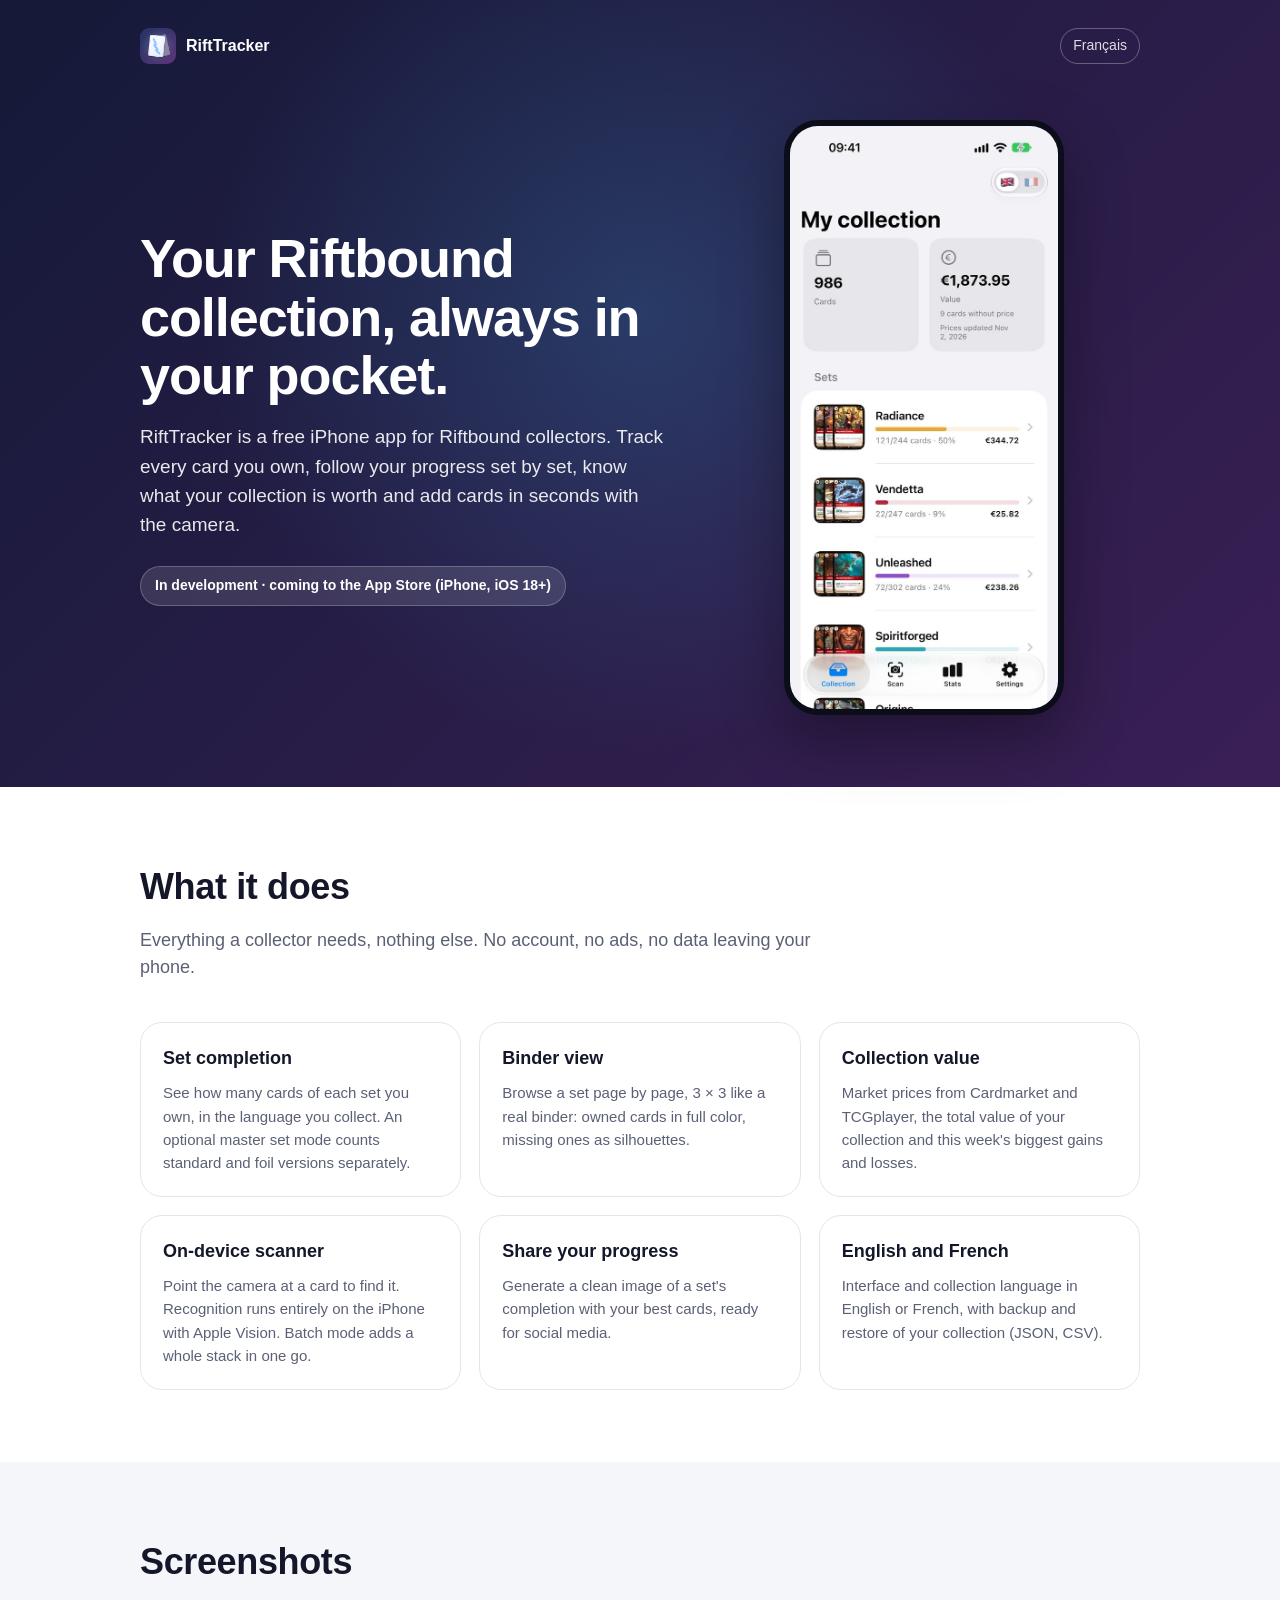
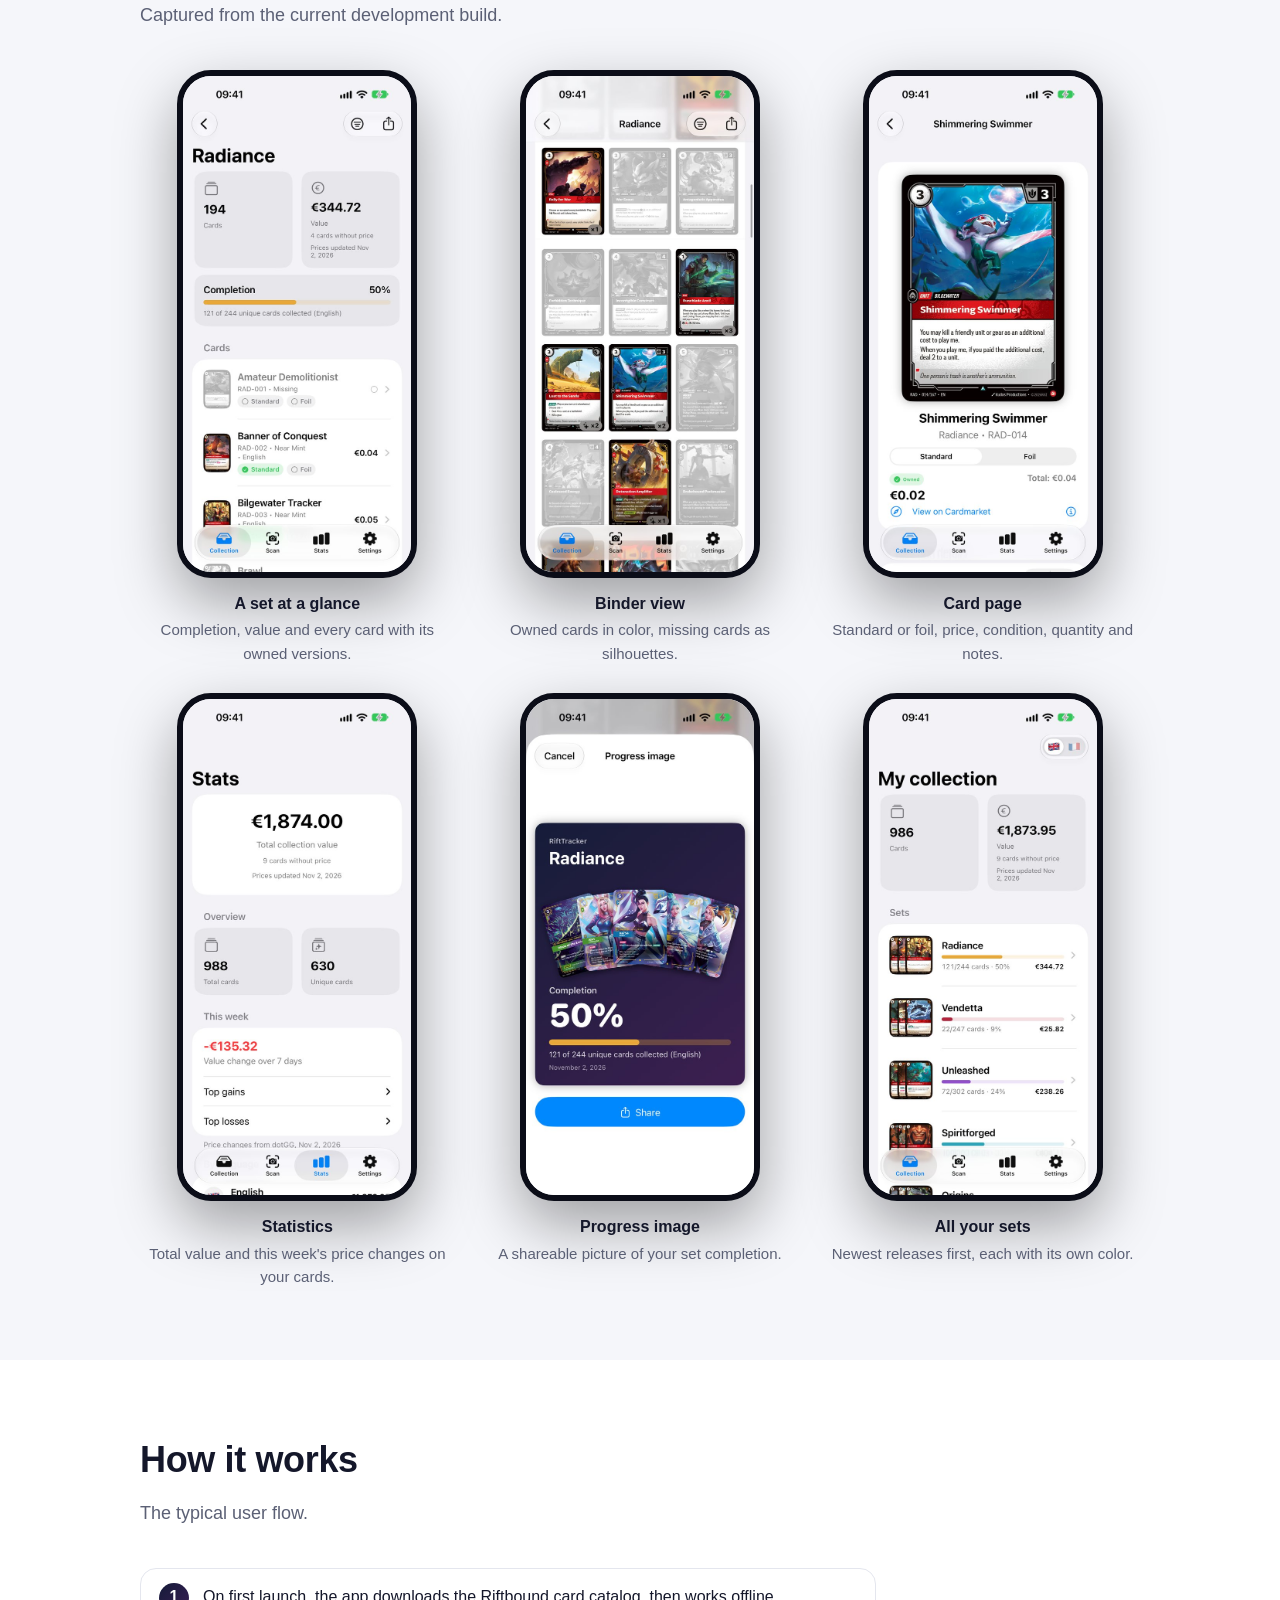
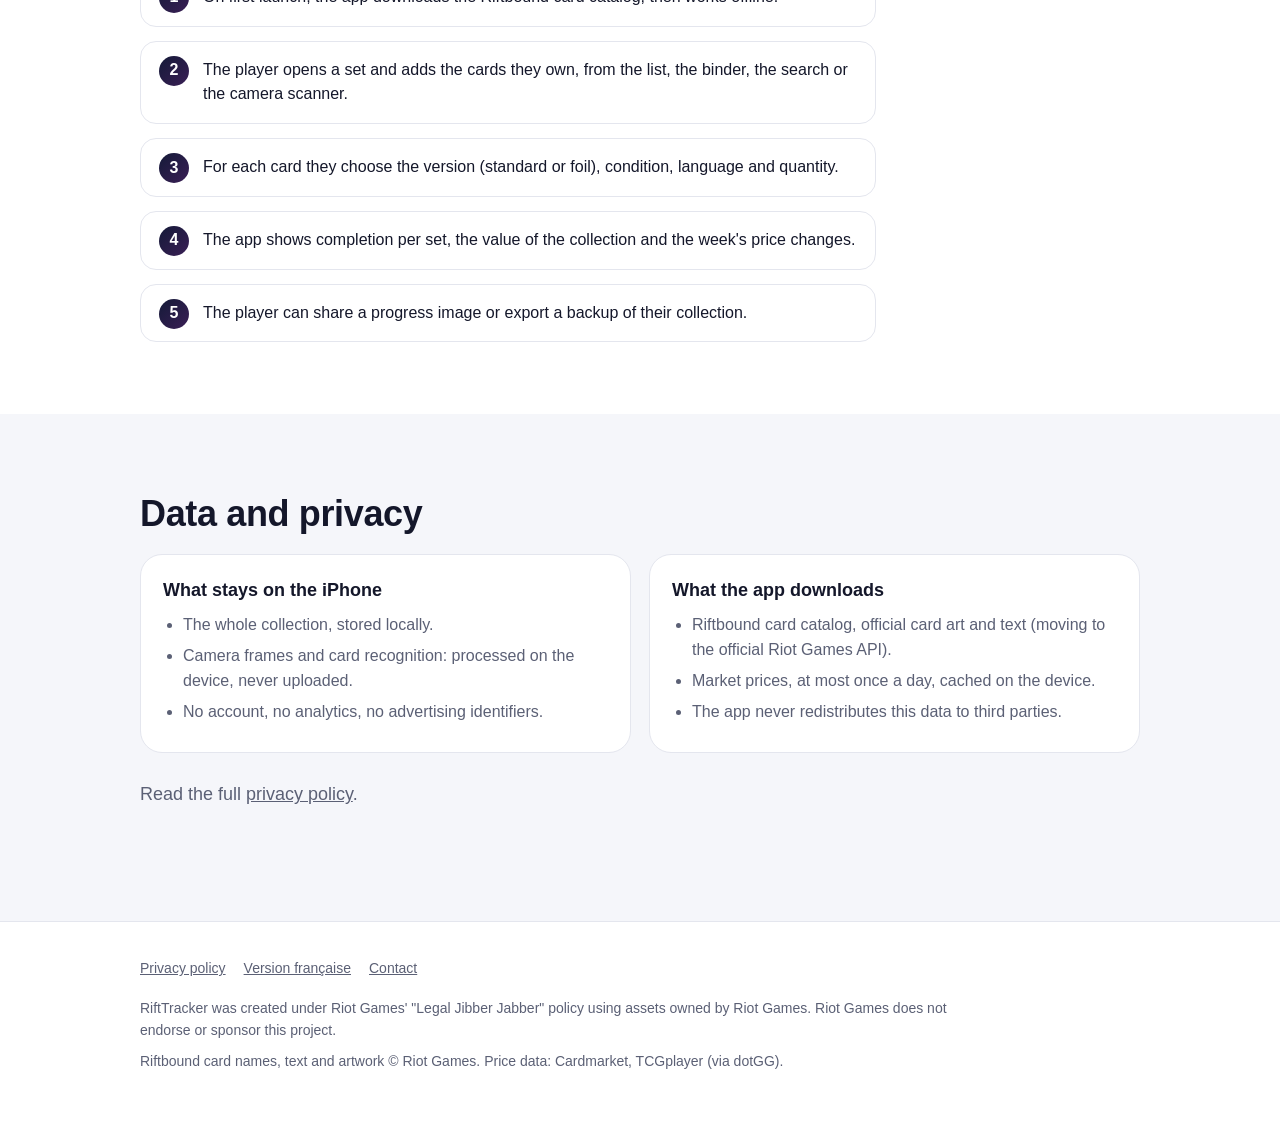
==== index.html @ 097895d5 "RiftTracker website and privacy policy" ====
<!doctype html>
<html lang="en">
<head>
    <meta charset="utf-8">
    <meta name="viewport" content="width=device-width, initial-scale=1">
    <title>RiftTracker — Riftbound collection tracker for iPhone</title>
    <meta name="description" content="RiftTracker is a free iPhone app to track your Riftbound card collection: set completion, prices, an on-device card scanner and shareable progress.">
    <link rel="icon" href="images/icon.png">
    <link rel="stylesheet" href="style.css">
</head>
<body>
    <header class="hero">
        <div class="wrap">
            <nav class="nav">
                <a class="brand" href="./"><img src="images/icon.png" alt="">RiftTracker</a>
                <a class="lang" href="fr/" hreflang="fr" lang="fr">Français</a>
            </nav>

            <div class="hero-body">
                <div>
                    <h1>Your Riftbound collection, always in your pocket.</h1>
                    <p class="lead">RiftTracker is a free iPhone app for Riftbound collectors. Track every card you own, follow your progress set by set, know what your collection is worth and add cards in seconds with the camera.</p>
                    <span class="status">In development · coming to the App Store (iPhone, iOS 18+)</span>
                </div>
                <div class="hero-shot">
                    <img class="phone" src="images/collection.jpg" alt="RiftTracker collection screen listing Riftbound sets with their completion and value">
                </div>
            </div>
        </div>
    </header>

    <main>
        <section>
            <div class="wrap">
                <h2>What it does</h2>
                <p class="section-lead">Everything a collector needs, nothing else. No account, no ads, no data leaving your phone.</p>
                <div class="features">
                    <div class="feature">
                        <h3>Set completion</h3>
                        <p>See how many cards of each set you own, in the language you collect. An optional master set mode counts standard and foil versions separately.</p>
                    </div>
                    <div class="feature">
                        <h3>Binder view</h3>
                        <p>Browse a set page by page, 3 × 3 like a real binder: owned cards in full color, missing ones as silhouettes.</p>
                    </div>
                    <div class="feature">
                        <h3>Collection value</h3>
                        <p>Market prices from Cardmarket and TCGplayer, the total value of your collection and this week's biggest gains and losses.</p>
                    </div>
                    <div class="feature">
                        <h3>On-device scanner</h3>
                        <p>Point the camera at a card to find it. Recognition runs entirely on the iPhone with Apple Vision. Batch mode adds a whole stack in one go.</p>
                    </div>
                    <div class="feature">
                        <h3>Share your progress</h3>
                        <p>Generate a clean image of a set's completion with your best cards, ready for social media.</p>
                    </div>
                    <div class="feature">
                        <h3>English and French</h3>
                        <p>Interface and collection language in English or French, with backup and restore of your collection (JSON, CSV).</p>
                    </div>
                </div>
            </div>
        </section>

        <section class="alt">
            <div class="wrap">
                <h2>Screenshots</h2>
                <p class="section-lead">Captured from the current development build.</p>
                <div class="gallery">
                    <figure>
                        <img class="phone" src="images/set.jpg" alt="Set detail with completion, value and card list" loading="lazy">
                        <figcaption><strong>A set at a glance</strong>Completion, value and every card with its owned versions.</figcaption>
                    </figure>
                    <figure>
                        <img class="phone" src="images/binder.jpg" alt="Binder view of a set, owned cards in color and missing cards greyed out" loading="lazy">
                        <figcaption><strong>Binder view</strong>Owned cards in color, missing cards as silhouettes.</figcaption>
                    </figure>
                    <figure>
                        <img class="phone" src="images/card.jpg" alt="Card page with official art, version picker and price" loading="lazy">
                        <figcaption><strong>Card page</strong>Standard or foil, price, condition, quantity and notes.</figcaption>
                    </figure>
                    <figure>
                        <img class="phone" src="images/stats.jpg" alt="Statistics with total value and weekly price changes" loading="lazy">
                        <figcaption><strong>Statistics</strong>Total value and this week's price changes on your cards.</figcaption>
                    </figure>
                    <figure>
                        <img class="phone" src="images/share.jpg" alt="Shareable progress image for a set" loading="lazy">
                        <figcaption><strong>Progress image</strong>A shareable picture of your set completion.</figcaption>
                    </figure>
                    <figure>
                        <img class="phone" src="images/collection.jpg" alt="Collection screen with all sets" loading="lazy">
                        <figcaption><strong>All your sets</strong>Newest releases first, each with its own color.</figcaption>
                    </figure>
                </div>
            </div>
        </section>

        <section>
            <div class="wrap">
                <h2>How it works</h2>
                <p class="section-lead">The typical user flow.</p>
                <ol class="flow">
                    <li>On first launch, the app downloads the Riftbound card catalog, then works offline.</li>
                    <li>The player opens a set and adds the cards they own, from the list, the binder, the search or the camera scanner.</li>
                    <li>For each card they choose the version (standard or foil), condition, language and quantity.</li>
                    <li>The app shows completion per set, the value of the collection and the week's price changes.</li>
                    <li>The player can share a progress image or export a backup of their collection.</li>
                </ol>
            </div>
        </section>

        <section class="alt">
            <div class="wrap">
                <h2>Data and privacy</h2>
                <div class="facts">
                    <div class="feature">
                        <h3>What stays on the iPhone</h3>
                        <ul>
                            <li>The whole collection, stored locally.</li>
                            <li>Camera frames and card recognition: processed on the device, never uploaded.</li>
                            <li>No account, no analytics, no advertising identifiers.</li>
                        </ul>
                    </div>
                    <div class="feature">
                        <h3>What the app downloads</h3>
                        <ul>
                            <li>Riftbound card catalog, official card art and text (moving to the official Riot Games API).</li>
                            <li>Market prices, at most once a day, cached on the device.</li>
                            <li>The app never redistributes this data to third parties.</li>
                        </ul>
                    </div>
                </div>
                <p class="section-lead" style="margin-top: 28px;">Read the full <a href="privacy.html">privacy policy</a>.</p>
            </div>
        </section>
    </main>

    <footer>
        <div class="wrap">
            <div class="links">
                <a href="privacy.html">Privacy policy</a>
                <a href="fr/" hreflang="fr" lang="fr">Version française</a>
                <a href="https://github.com/eeverywhereedv/rifttracker-site/issues">Contact</a>
            </div>
            <p>RiftTracker was created under Riot Games' "Legal Jibber Jabber" policy using assets owned by Riot Games. Riot Games does not endorse or sponsor this project.</p>
            <p>Riftbound card names, text and artwork © Riot Games. Price data: Cardmarket, TCGplayer (via dotGG).</p>
        </div>
    </footer>
</body>
</html>
---- style.css ----
:root {
    --night: #141a38;
    --violet: #3a1f55;
    --rift: #38c8ff;
    --ink: #14172a;
    --muted: #5b6075;
    --line: #e4e6ee;
    --paper: #ffffff;
    --soft: #f5f6fa;
    --radius: 22px;
}

@media (prefers-color-scheme: dark) {
    :root {
        --ink: #eef0f7;
        --muted: #a4a9bc;
        --line: #2a2e42;
        --paper: #0e1020;
        --soft: #161a2e;
    }
}

* { box-sizing: border-box; }

body {
    margin: 0;
    font-family: -apple-system, BlinkMacSystemFont, "SF Pro Text", "Segoe UI", Roboto, sans-serif;
    color: var(--ink);
    background: var(--paper);
    line-height: 1.55;
    -webkit-font-smoothing: antialiased;
}

a { color: inherit; }

.wrap { max-width: 1040px; margin: 0 auto; padding: 0 20px; }

/* En-tête */
.hero {
    color: #fff;
    background: radial-gradient(circle at 50% 40%, rgba(56, 200, 255, 0.18), transparent 55%),
                linear-gradient(135deg, var(--night), var(--violet));
    padding: 28px 0 72px;
}

.nav { display: flex; align-items: center; justify-content: space-between; gap: 12px; }
.brand { display: flex; align-items: center; gap: 10px; font-weight: 700; text-decoration: none; }
.brand img { width: 36px; height: 36px; border-radius: 9px; }
.lang { font-size: 14px; opacity: 0.85; text-decoration: none; border: 1px solid rgba(255,255,255,0.35); padding: 6px 12px; border-radius: 999px; }
.lang:hover { opacity: 1; }

.hero-body { display: grid; grid-template-columns: 1.1fr 0.9fr; gap: 40px; align-items: center; margin-top: 56px; }
.hero h1 { font-size: clamp(34px, 5vw, 54px); line-height: 1.08; margin: 0 0 18px; letter-spacing: -0.02em; }
.hero p.lead { font-size: 19px; opacity: 0.9; margin: 0 0 26px; max-width: 34em; }
.status { display: inline-block; font-size: 14px; font-weight: 600; padding: 8px 14px; border-radius: 999px; background: rgba(255,255,255,0.12); border: 1px solid rgba(255,255,255,0.22); }
.hero-shot { justify-self: center; }

.phone {
    width: 100%;
    max-width: 280px;
    border-radius: 34px;
    border: 6px solid #0b0d18;
    box-shadow: 0 24px 60px rgba(0, 0, 0, 0.35);
    display: block;
    background: #000;
}

/* Sections */
section { padding: 72px 0; }
section.alt { background: var(--soft); }
h2 { font-size: clamp(26px, 3.4vw, 36px); margin: 0 0 12px; letter-spacing: -0.01em; }
p.section-lead { color: var(--muted); font-size: 18px; margin: 0 0 40px; max-width: 40em; }

.features { display: grid; grid-template-columns: repeat(3, 1fr); gap: 18px; }
.feature { background: var(--paper); border: 1px solid var(--line); border-radius: var(--radius); padding: 22px; }
.alt .feature { background: var(--paper); }
.feature h3 { margin: 0 0 8px; font-size: 18px; }
.feature p { margin: 0; color: var(--muted); font-size: 15px; }

.gallery { display: grid; grid-template-columns: repeat(3, 1fr); gap: 28px; }
.gallery figure { margin: 0; text-align: center; }
.gallery .phone { max-width: 240px; margin: 0 auto 14px; }
.gallery figcaption { font-size: 15px; color: var(--muted); }
.gallery figcaption strong { display: block; color: var(--ink); font-size: 16px; margin-bottom: 2px; }

.flow { counter-reset: step; list-style: none; padding: 0; margin: 0; display: grid; gap: 14px; max-width: 46em; }
.flow li { counter-increment: step; position: relative; padding: 16px 18px 16px 62px; border: 1px solid var(--line); border-radius: 16px; background: var(--paper); }
.flow li::before { content: counter(step); position: absolute; left: 18px; top: 14px; width: 30px; height: 30px; border-radius: 50%; display: grid; place-items: center; font-weight: 700; color: #fff; background: linear-gradient(135deg, var(--night), var(--violet)); }

.facts { display: grid; grid-template-columns: repeat(2, 1fr); gap: 18px; }
.facts ul { margin: 0; padding-left: 20px; color: var(--muted); }
.facts li { margin-bottom: 6px; }

/* Pied de page */
footer { border-top: 1px solid var(--line); padding: 36px 0 48px; color: var(--muted); font-size: 14px; }
footer p { margin: 0 0 10px; max-width: 60em; }
footer .links { display: flex; flex-wrap: wrap; gap: 18px; margin-bottom: 18px; }

/* Politique de confidentialité */
.doc { max-width: 760px; margin: 0 auto; padding: 56px 20px 72px; }
.doc h1 { font-size: 34px; margin: 0 0 6px; }
.doc .updated { color: var(--muted); margin: 0 0 32px; }
.doc h2 { font-size: 22px; margin: 34px 0 10px; }
.doc p, .doc li { color: var(--muted); }
.doc-nav { background: linear-gradient(135deg, var(--night), var(--violet)); color: #fff; padding: 18px 0; }

@media (max-width: 860px) {
    .hero-body { grid-template-columns: 1fr; margin-top: 36px; }
    .hero-shot { order: -1; }
    .features, .gallery, .facts { grid-template-columns: 1fr; }
    .gallery .phone { max-width: 260px; }
}
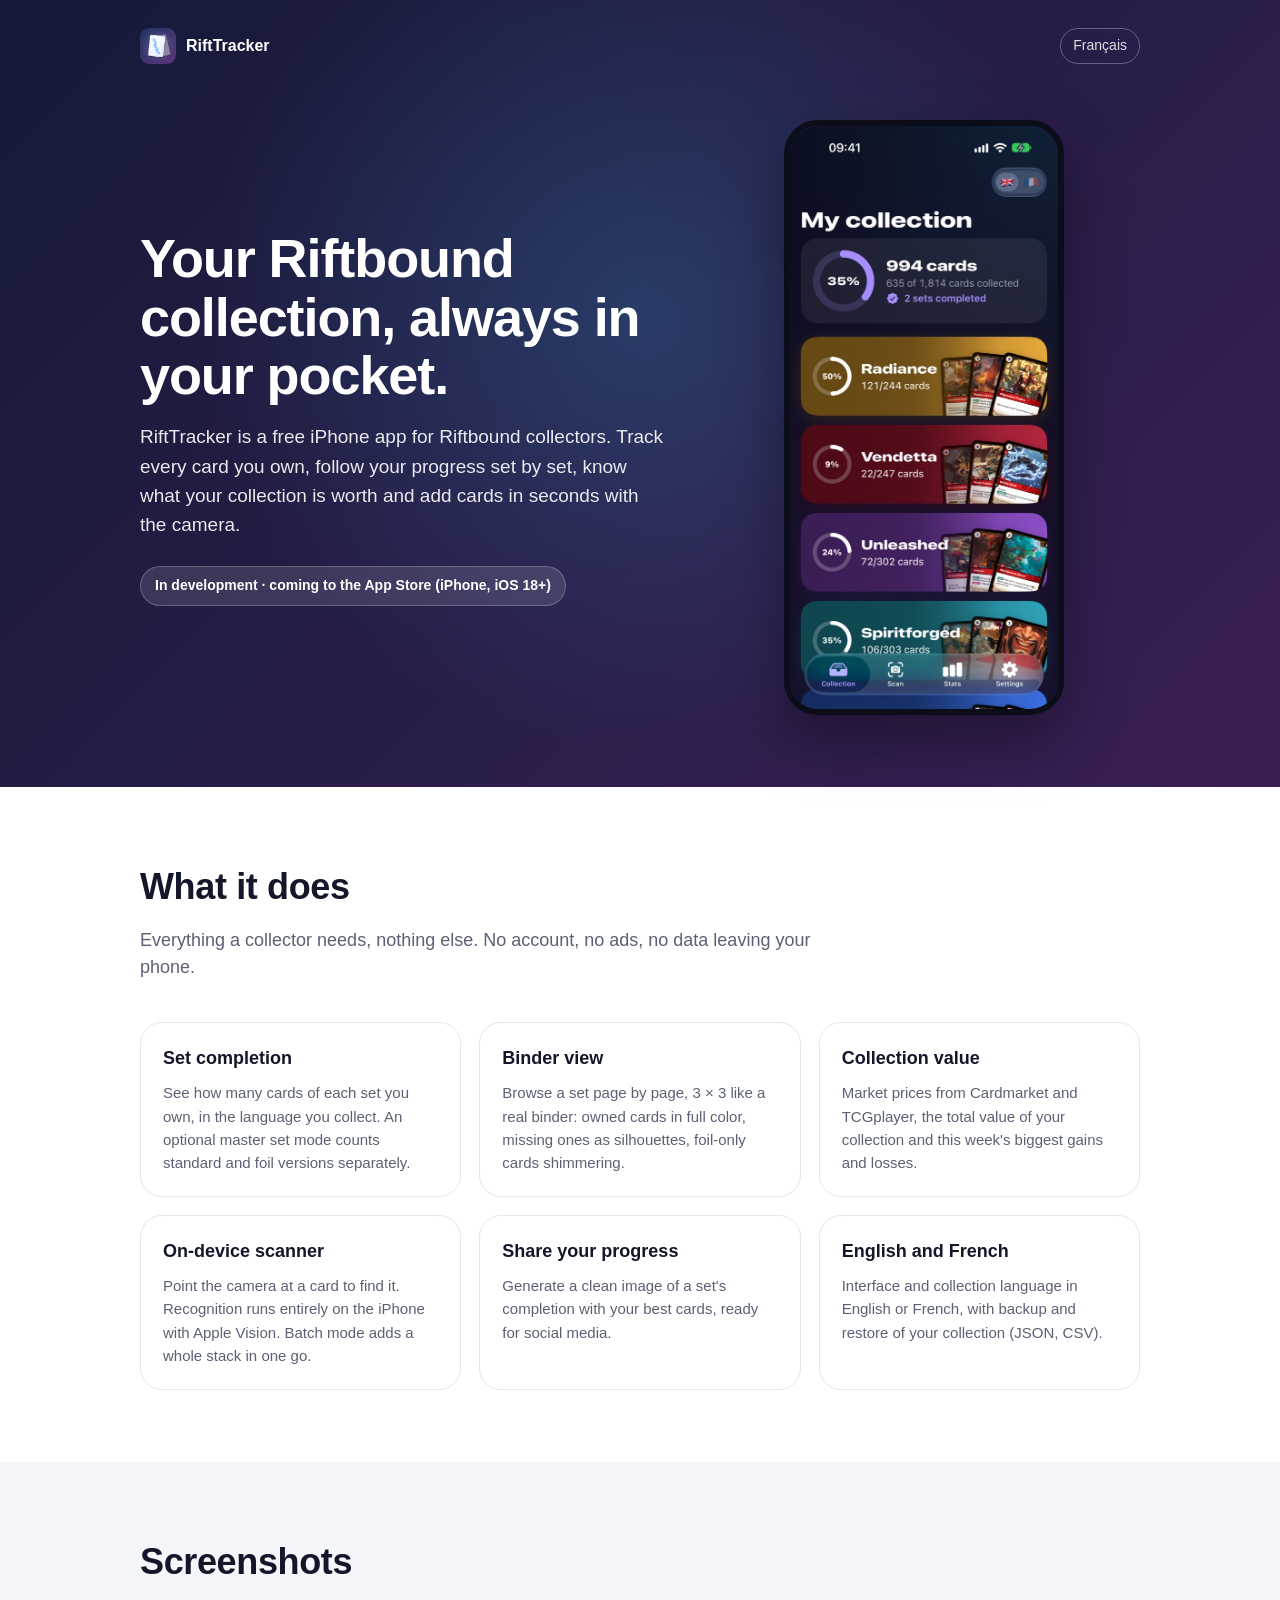
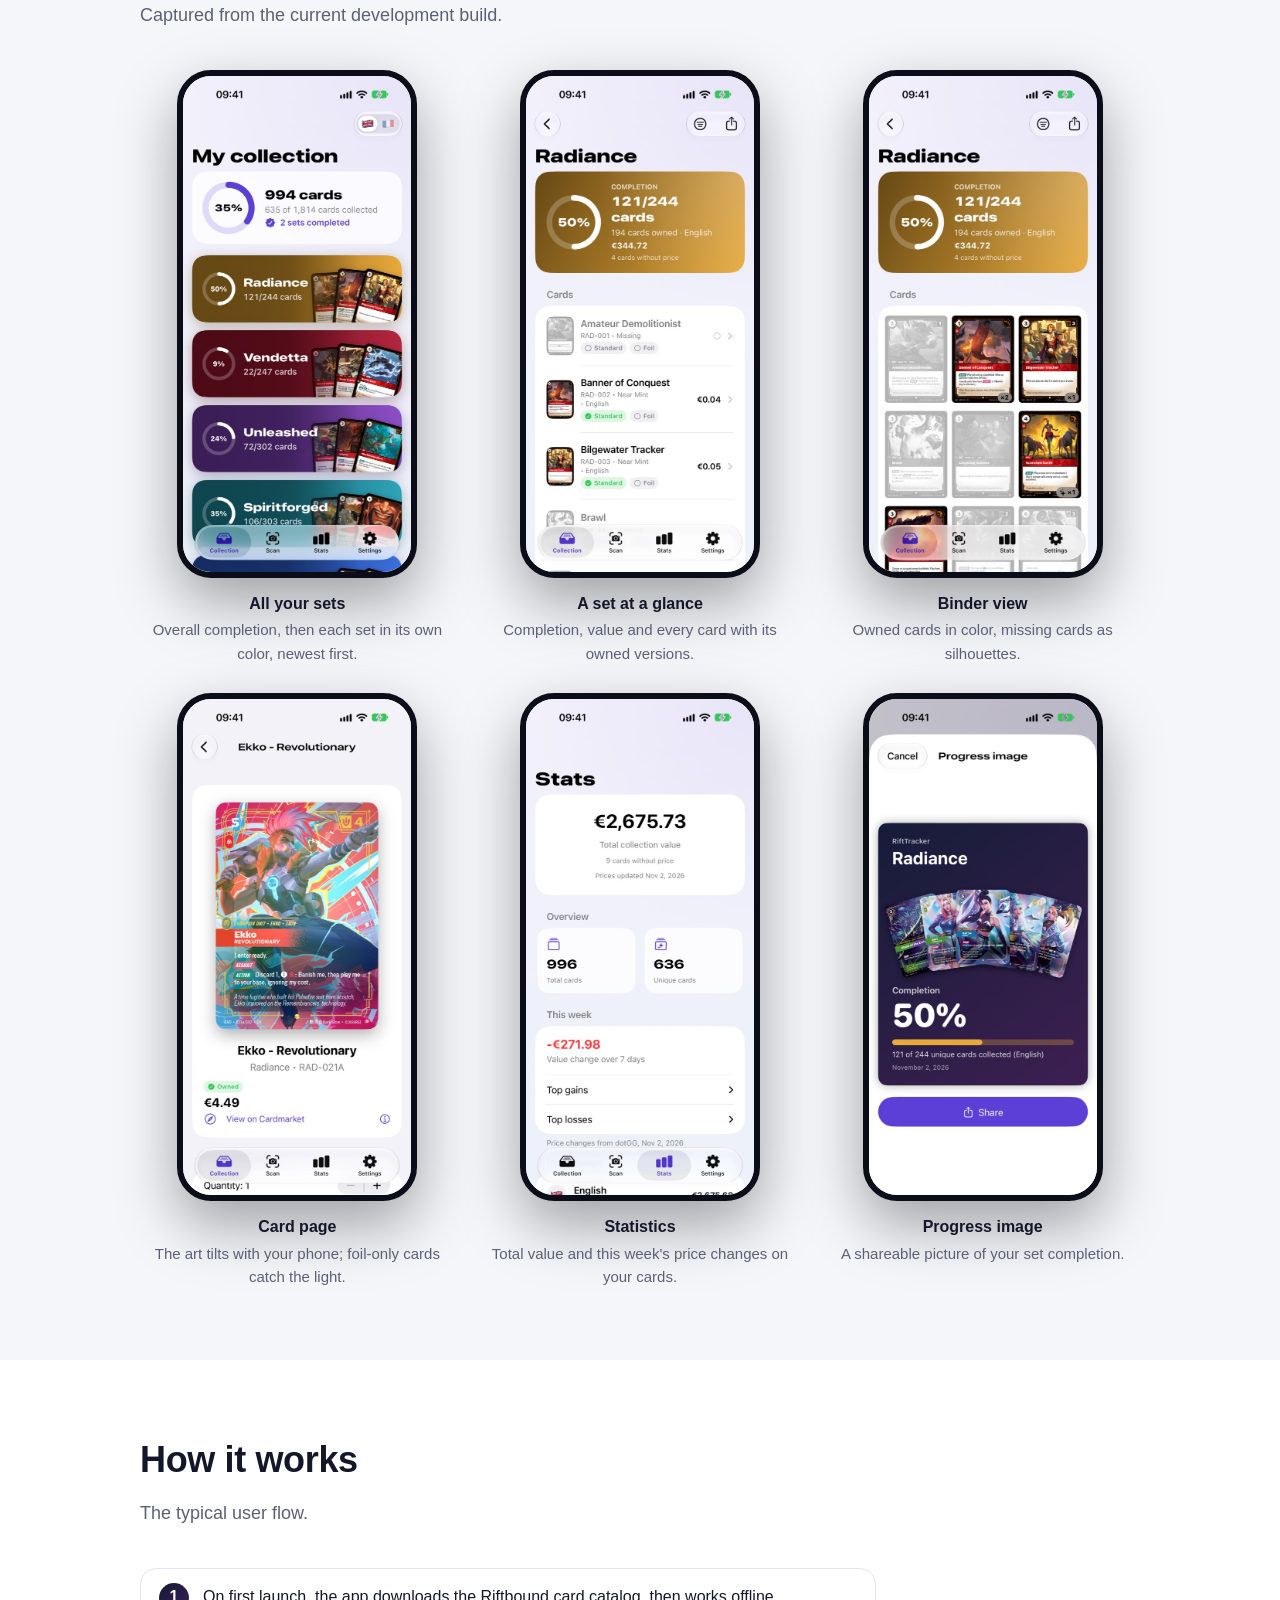
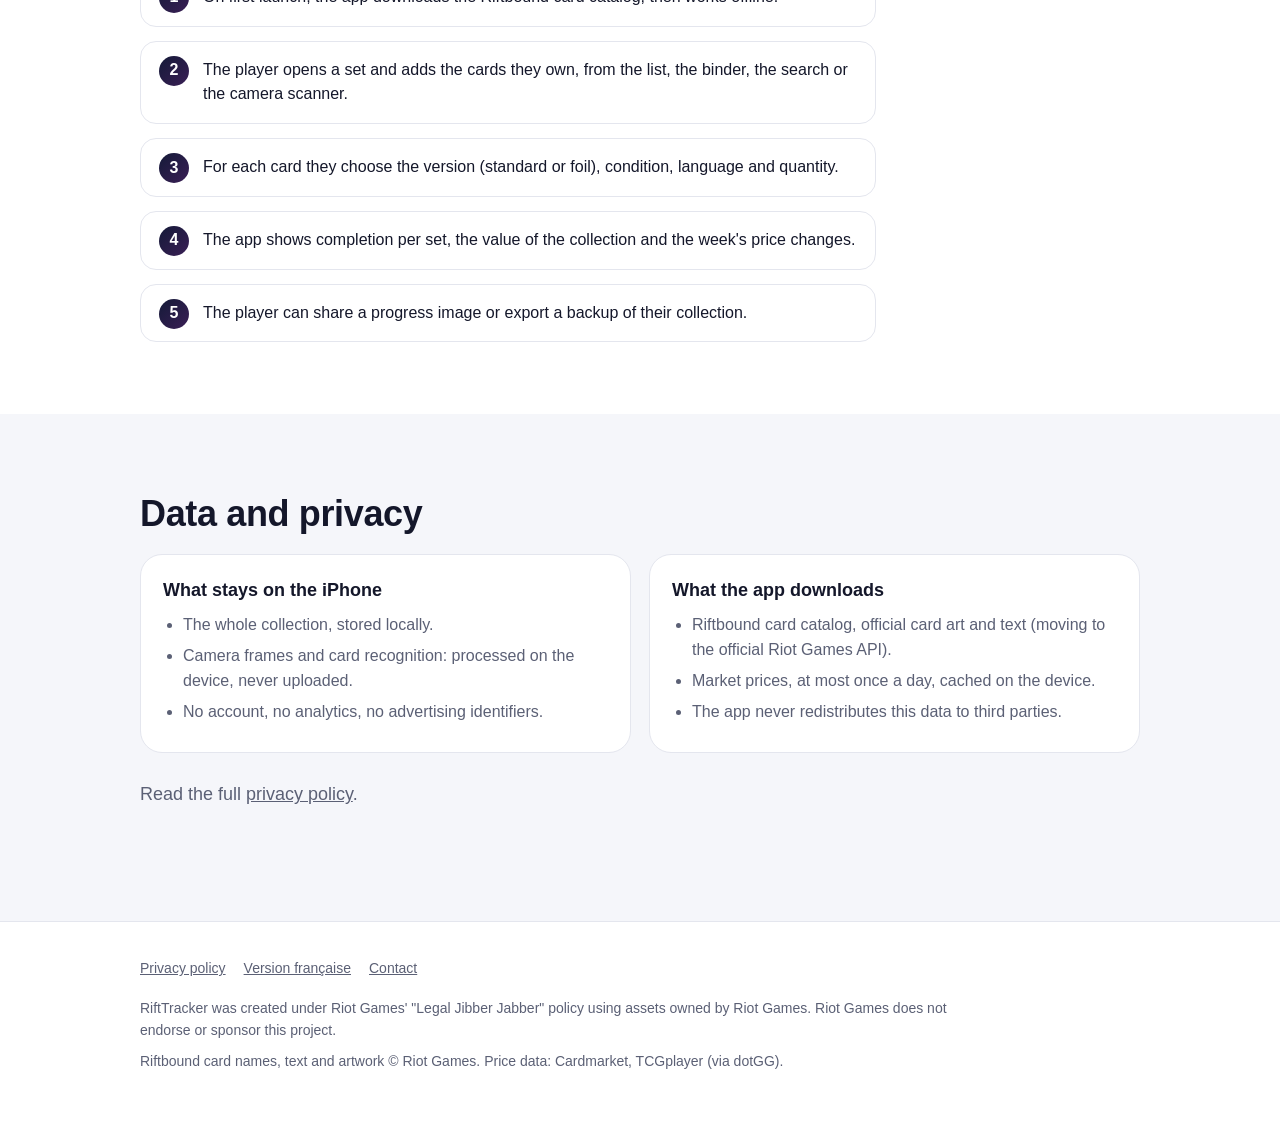
==== commit cf215e86: "New app screenshots after the visual redesign" ====
--- a/index.html
+++ b/index.html
@@ -23,7 +23,7 @@
                     <span class="status">In development · coming to the App Store (iPhone, iOS 18+)</span>
                 </div>
                 <div class="hero-shot">
-                    <img class="phone" src="images/collection.jpg" alt="RiftTracker collection screen listing Riftbound sets with their completion and value">
+                    <img class="phone" src="images/home-dark.jpg" alt="RiftTracker home screen in dark mode: overall completion ring and a colored tile for each Riftbound set">
                 </div>
             </div>
         </div>
@@ -41,7 +41,7 @@
                     </div>
                     <div class="feature">
                         <h3>Binder view</h3>
-                        <p>Browse a set page by page, 3 × 3 like a real binder: owned cards in full color, missing ones as silhouettes.</p>
+                        <p>Browse a set page by page, 3 × 3 like a real binder: owned cards in full color, missing ones as silhouettes, foil-only cards shimmering.</p>
                     </div>
                     <div class="feature">
                         <h3>Collection value</h3>
@@ -69,7 +69,11 @@
                 <p class="section-lead">Captured from the current development build.</p>
                 <div class="gallery">
                     <figure>
-                        <img class="phone" src="images/set.jpg" alt="Set detail with completion, value and card list" loading="lazy">
+                        <img class="phone" src="images/collection.jpg" alt="Collection screen with the overall completion ring and a tile for each set" loading="lazy">
+                        <figcaption><strong>All your sets</strong>Overall completion, then each set in its own color, newest first.</figcaption>
+                    </figure>
+                    <figure>
+                        <img class="phone" src="images/set.jpg" alt="Set detail with a colored header showing completion and value, then the card list" loading="lazy">
                         <figcaption><strong>A set at a glance</strong>Completion, value and every card with its owned versions.</figcaption>
                     </figure>
                     <figure>
@@ -77,8 +81,8 @@
                         <figcaption><strong>Binder view</strong>Owned cards in color, missing cards as silhouettes.</figcaption>
                     </figure>
                     <figure>
-                        <img class="phone" src="images/card.jpg" alt="Card page with official art, version picker and price" loading="lazy">
-                        <figcaption><strong>Card page</strong>Standard or foil, price, condition, quantity and notes.</figcaption>
+                        <img class="phone" src="images/card.jpg" alt="Card page of a foil-only showcase card with a holographic sheen, owned status and price" loading="lazy">
+                        <figcaption><strong>Card page</strong>The art tilts with your phone; foil-only cards catch the light.</figcaption>
                     </figure>
                     <figure>
                         <img class="phone" src="images/stats.jpg" alt="Statistics with total value and weekly price changes" loading="lazy">
@@ -87,10 +91,6 @@
                     <figure>
                         <img class="phone" src="images/share.jpg" alt="Shareable progress image for a set" loading="lazy">
                         <figcaption><strong>Progress image</strong>A shareable picture of your set completion.</figcaption>
-                    </figure>
-                    <figure>
-                        <img class="phone" src="images/collection.jpg" alt="Collection screen with all sets" loading="lazy">
-                        <figcaption><strong>All your sets</strong>Newest releases first, each with its own color.</figcaption>
                     </figure>
                 </div>
             </div>
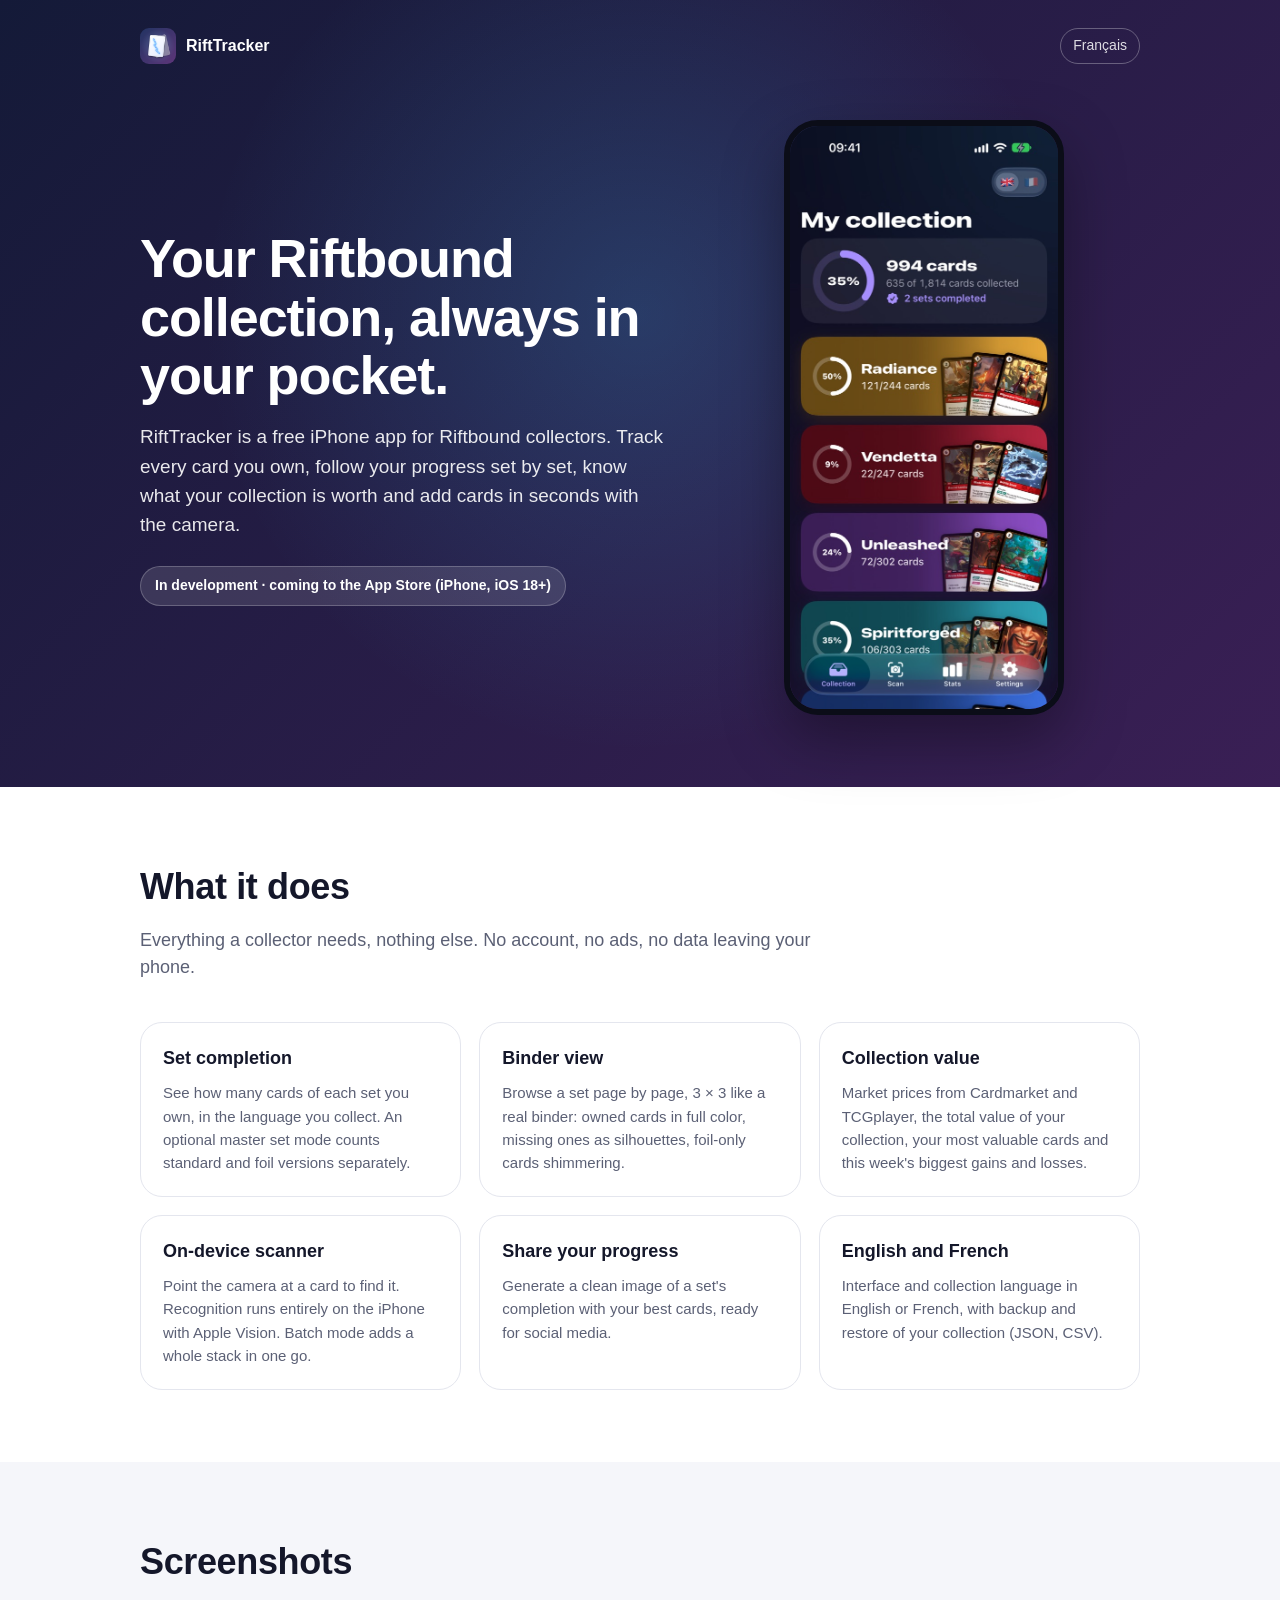
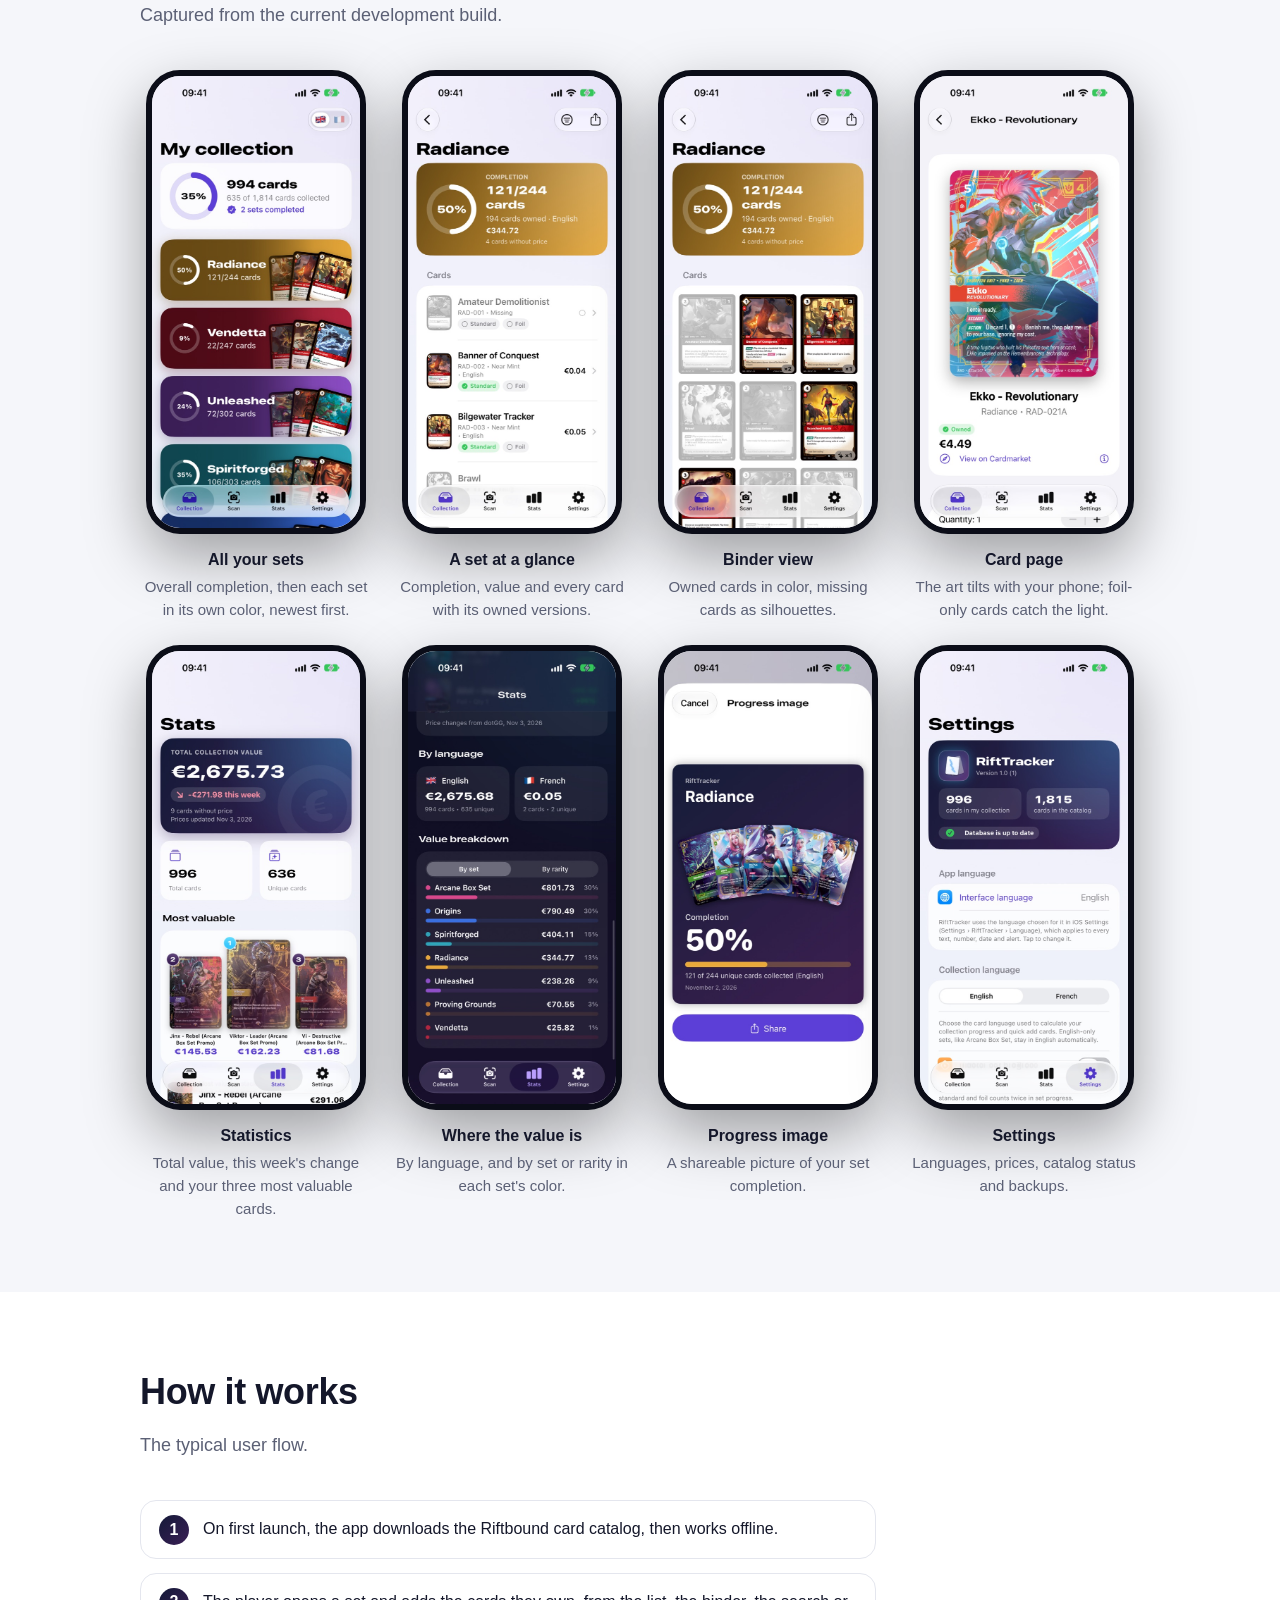
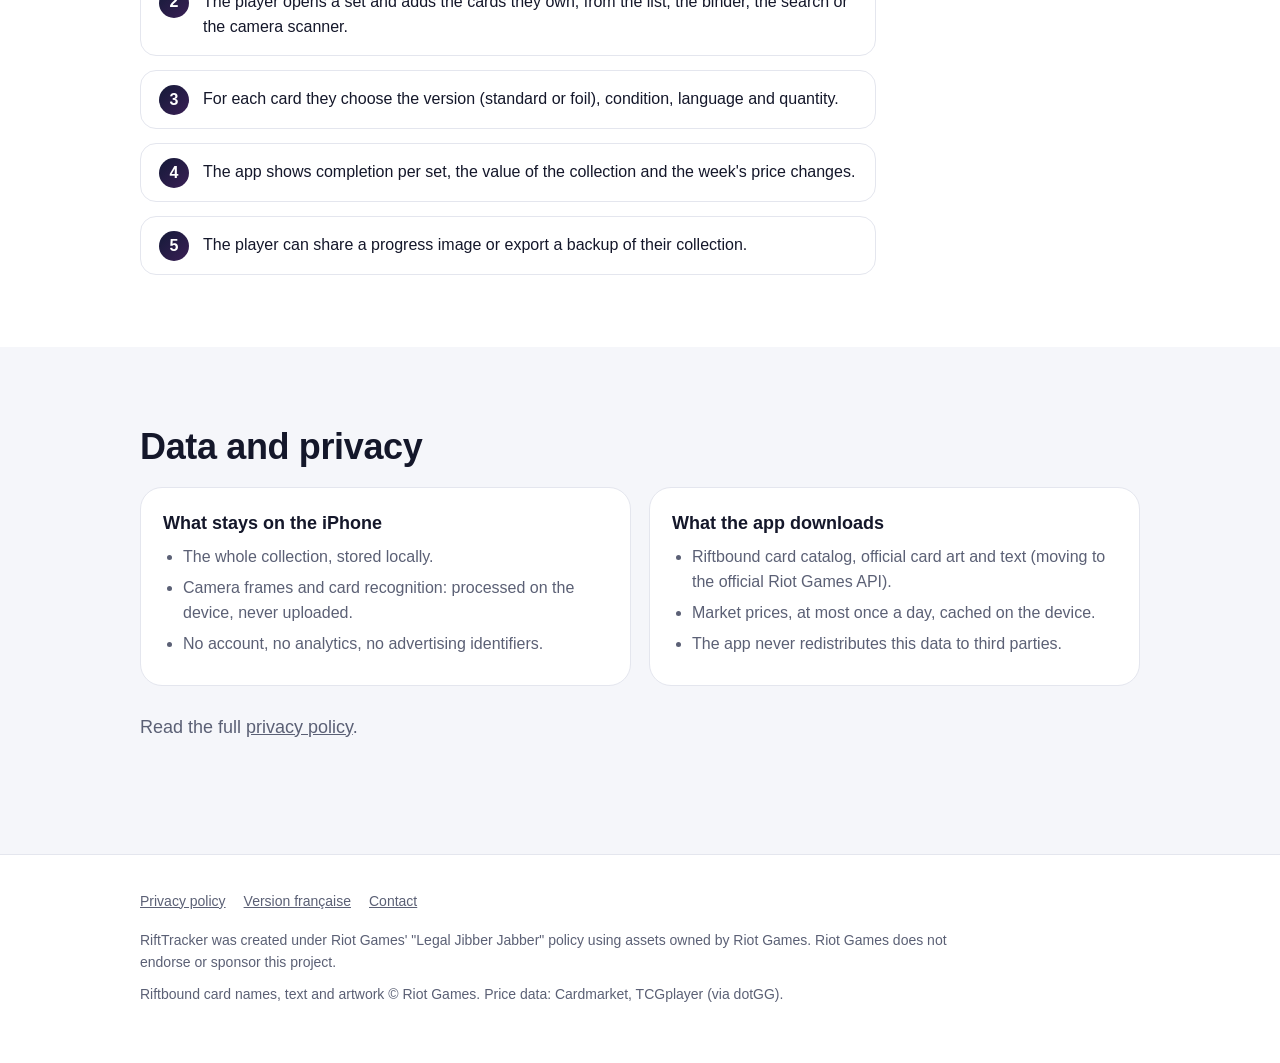
==== commit 3df937ff: "Screenshots of the redesigned Stats and Settings screens" ====
--- a/index.html
+++ b/index.html
@@ -45,7 +45,7 @@
                     </div>
                     <div class="feature">
                         <h3>Collection value</h3>
-                        <p>Market prices from Cardmarket and TCGplayer, the total value of your collection and this week's biggest gains and losses.</p>
+                        <p>Market prices from Cardmarket and TCGplayer, the total value of your collection, your most valuable cards and this week's biggest gains and losses.</p>
                     </div>
                     <div class="feature">
                         <h3>On-device scanner</h3>
@@ -85,12 +85,20 @@
                         <figcaption><strong>Card page</strong>The art tilts with your phone; foil-only cards catch the light.</figcaption>
                     </figure>
                     <figure>
-                        <img class="phone" src="images/stats.jpg" alt="Statistics with total value and weekly price changes" loading="lazy">
-                        <figcaption><strong>Statistics</strong>Total value and this week's price changes on your cards.</figcaption>
+                        <img class="phone" src="images/stats.jpg" alt="Statistics with the total value, this week's change and a podium of the three most valuable cards" loading="lazy">
+                        <figcaption><strong>Statistics</strong>Total value, this week's change and your three most valuable cards.</figcaption>
+                    </figure>
+                    <figure>
+                        <img class="phone" src="images/breakdown.jpg" alt="Value by language and by set in dark mode, with bars in each set's color" loading="lazy">
+                        <figcaption><strong>Where the value is</strong>By language, and by set or rarity in each set's color.</figcaption>
                     </figure>
                     <figure>
                         <img class="phone" src="images/share.jpg" alt="Shareable progress image for a set" loading="lazy">
                         <figcaption><strong>Progress image</strong>A shareable picture of your set completion.</figcaption>
+                    </figure>
+                    <figure>
+                        <img class="phone" src="images/settings.jpg" alt="Settings with the app header, card counts and database status" loading="lazy">
+                        <figcaption><strong>Settings</strong>Languages, prices, catalog status and backups.</figcaption>
                     </figure>
                 </div>
             </div>
--- a/style.css
+++ b/style.css
@@ -77,9 +77,9 @@
 .feature h3 { margin: 0 0 8px; font-size: 18px; }
 .feature p { margin: 0; color: var(--muted); font-size: 15px; }
 
-.gallery { display: grid; grid-template-columns: repeat(3, 1fr); gap: 28px; }
+.gallery { display: grid; grid-template-columns: repeat(4, 1fr); gap: 24px; }
 .gallery figure { margin: 0; text-align: center; }
-.gallery .phone { max-width: 240px; margin: 0 auto 14px; }
+.gallery .phone { max-width: 220px; margin: 0 auto 14px; }
 .gallery figcaption { font-size: 15px; color: var(--muted); }
 .gallery figcaption strong { display: block; color: var(--ink); font-size: 16px; margin-bottom: 2px; }
 
@@ -104,6 +104,10 @@
 .doc p, .doc li { color: var(--muted); }
 .doc-nav { background: linear-gradient(135deg, var(--night), var(--violet)); color: #fff; padding: 18px 0; }
 
+@media (max-width: 1000px) {
+    .gallery { grid-template-columns: repeat(2, 1fr); }
+}
+
 @media (max-width: 860px) {
     .hero-body { grid-template-columns: 1fr; margin-top: 36px; }
     .hero-shot { order: -1; }
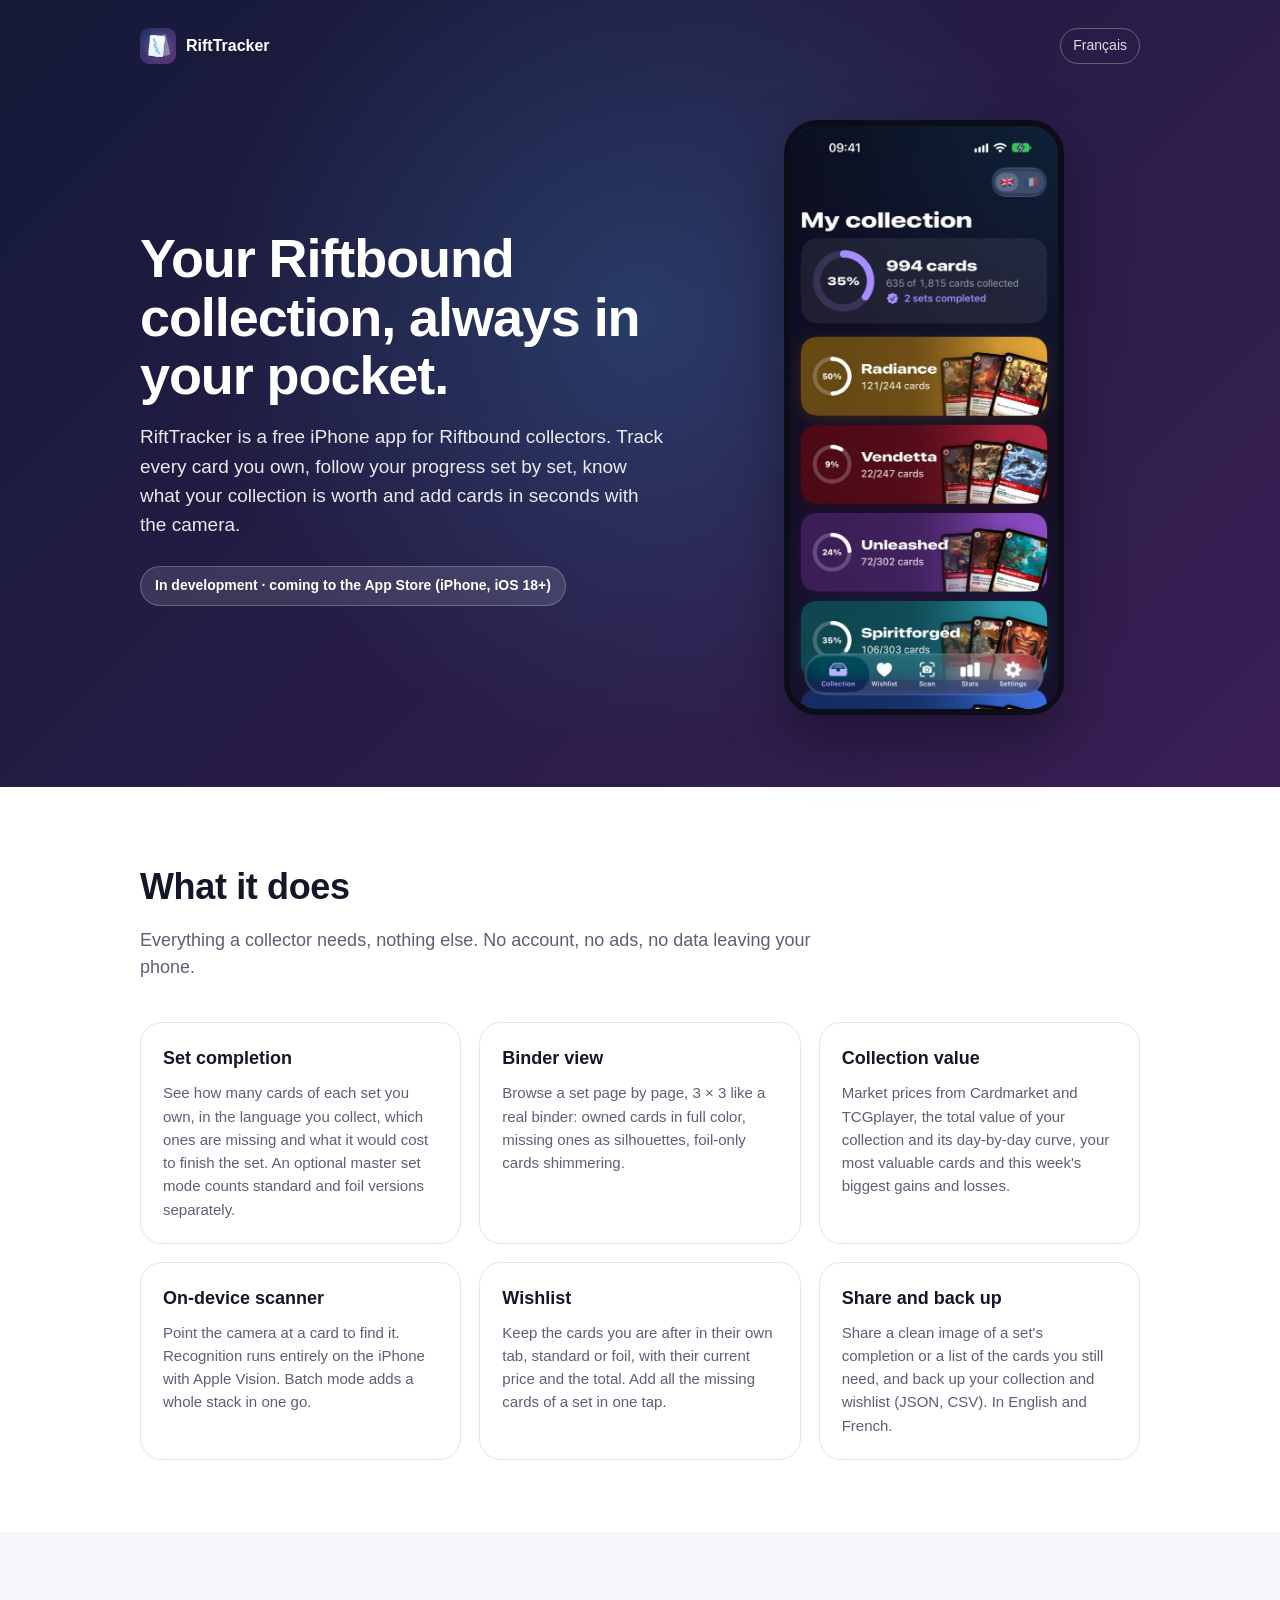
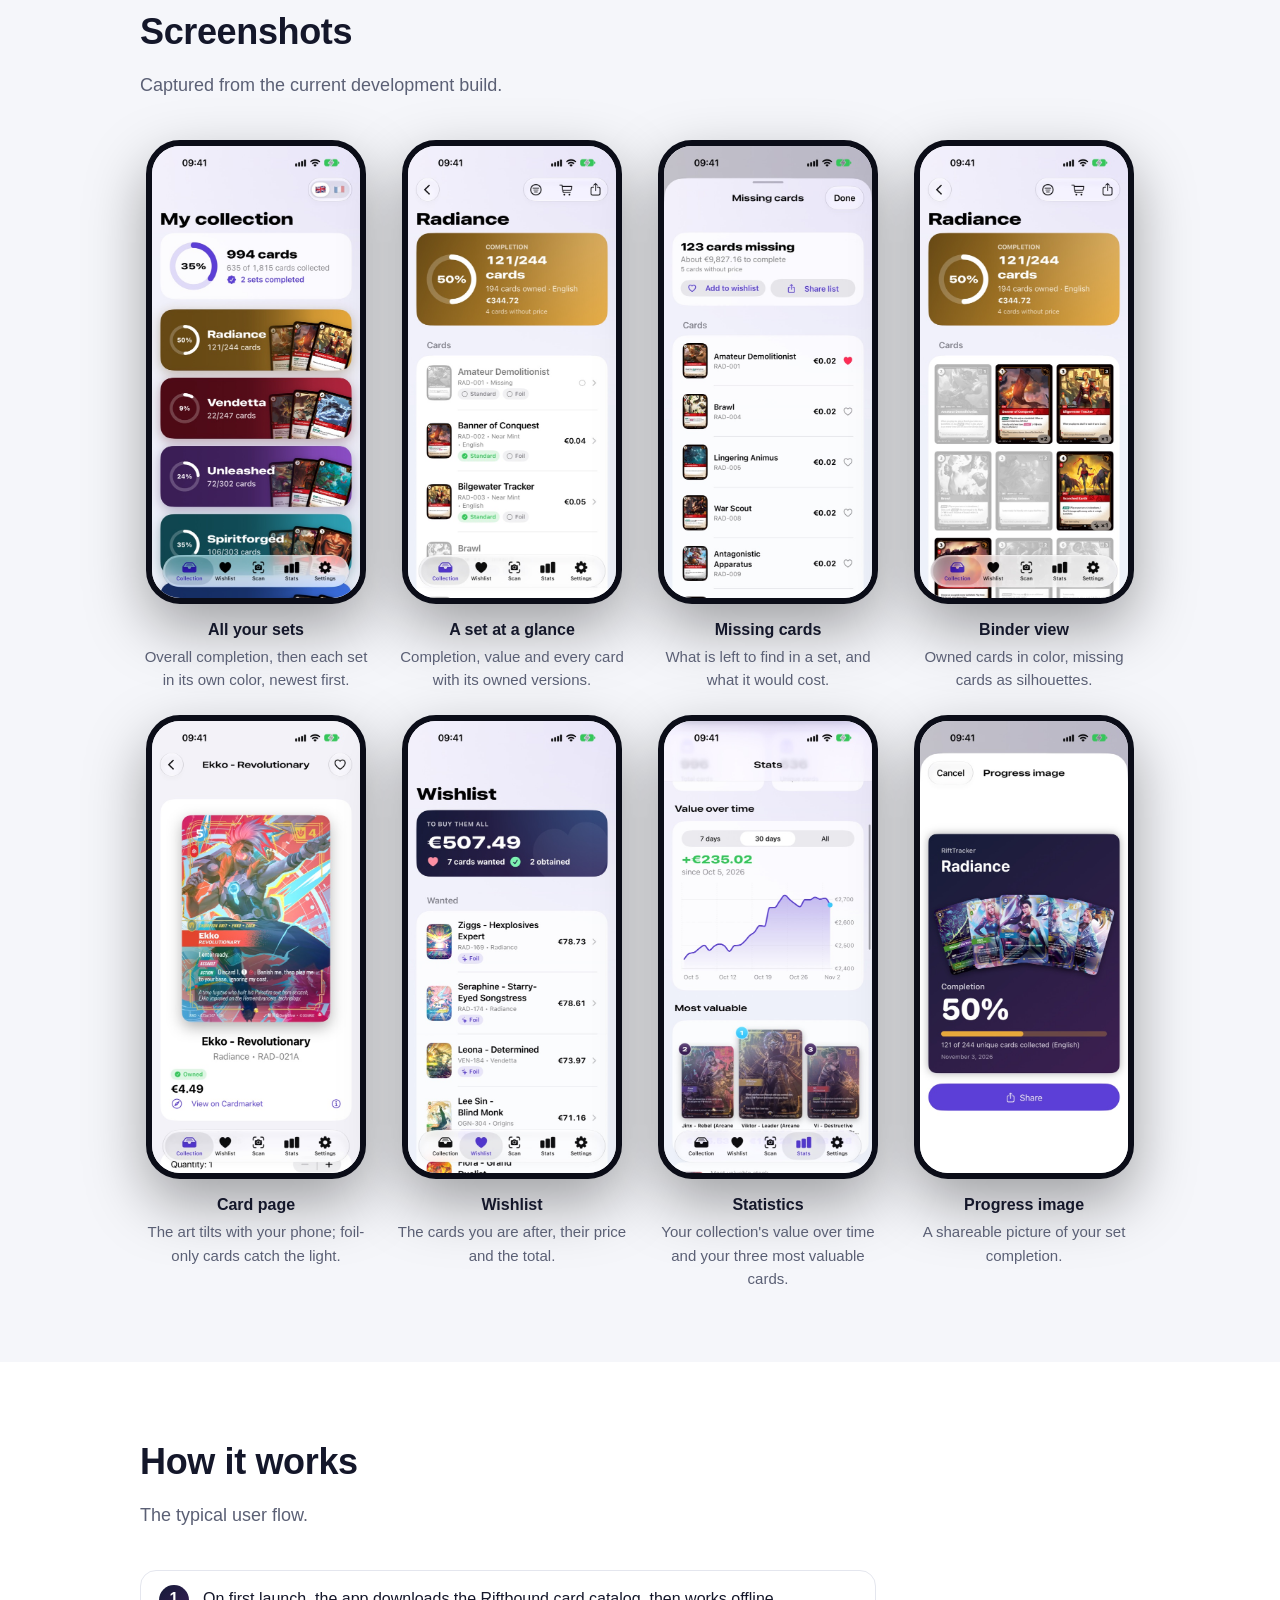
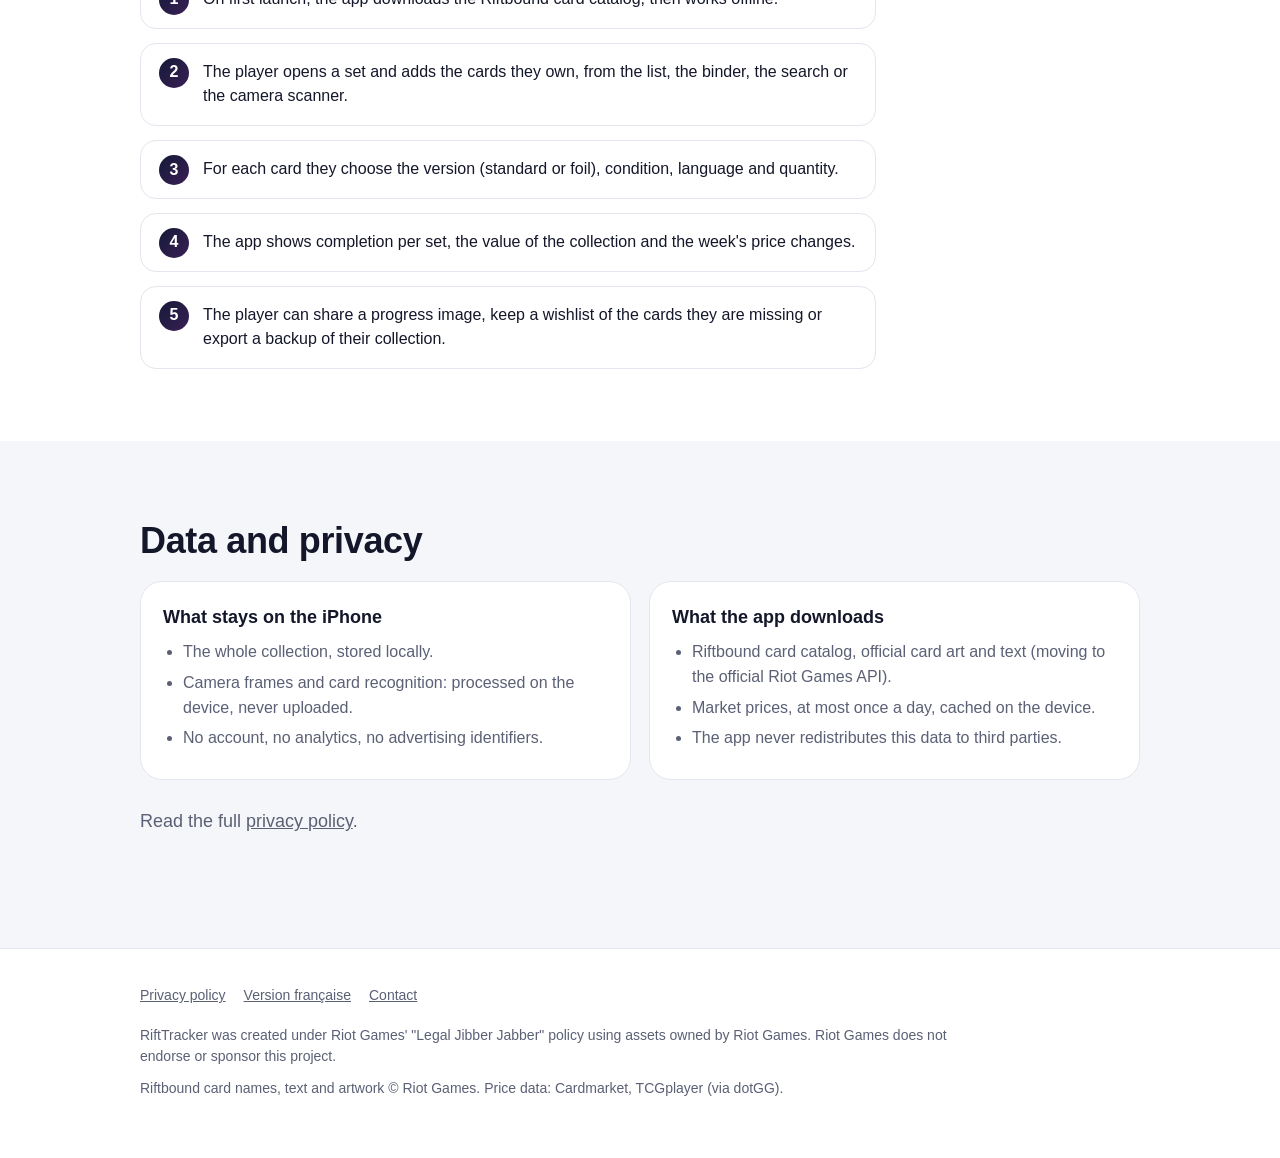
==== commit 576c7eea: "Wishlist, missing cards and refreshed screenshots" ====
--- a/index.html
+++ b/index.html
@@ -37,7 +37,7 @@
                 <div class="features">
                     <div class="feature">
                         <h3>Set completion</h3>
-                        <p>See how many cards of each set you own, in the language you collect. An optional master set mode counts standard and foil versions separately.</p>
+                        <p>See how many cards of each set you own, in the language you collect, which ones are missing and what it would cost to finish the set. An optional master set mode counts standard and foil versions separately.</p>
                     </div>
                     <div class="feature">
                         <h3>Binder view</h3>
@@ -45,19 +45,19 @@
                     </div>
                     <div class="feature">
                         <h3>Collection value</h3>
-                        <p>Market prices from Cardmarket and TCGplayer, the total value of your collection, your most valuable cards and this week's biggest gains and losses.</p>
+                        <p>Market prices from Cardmarket and TCGplayer, the total value of your collection and its day-by-day curve, your most valuable cards and this week's biggest gains and losses.</p>
                     </div>
                     <div class="feature">
                         <h3>On-device scanner</h3>
                         <p>Point the camera at a card to find it. Recognition runs entirely on the iPhone with Apple Vision. Batch mode adds a whole stack in one go.</p>
                     </div>
                     <div class="feature">
-                        <h3>Share your progress</h3>
-                        <p>Generate a clean image of a set's completion with your best cards, ready for social media.</p>
+                        <h3>Wishlist</h3>
+                        <p>Keep the cards you are after in their own tab, standard or foil, with their current price and the total. Add all the missing cards of a set in one tap.</p>
                     </div>
                     <div class="feature">
-                        <h3>English and French</h3>
-                        <p>Interface and collection language in English or French, with backup and restore of your collection (JSON, CSV).</p>
+                        <h3>Share and back up</h3>
+                        <p>Share a clean image of a set's completion or a list of the cards you still need, and back up your collection and wishlist (JSON, CSV). In English and French.</p>
                     </div>
                 </div>
             </div>
@@ -77,6 +77,10 @@
                         <figcaption><strong>A set at a glance</strong>Completion, value and every card with its owned versions.</figcaption>
                     </figure>
                     <figure>
+                        <img class="phone" src="images/missing.jpg" alt="Missing cards of a set with their prices, the cost to complete it and buttons to add them to the wishlist or share the list" loading="lazy">
+                        <figcaption><strong>Missing cards</strong>What is left to find in a set, and what it would cost.</figcaption>
+                    </figure>
+                    <figure>
                         <img class="phone" src="images/binder.jpg" alt="Binder view of a set, owned cards in color and missing cards greyed out" loading="lazy">
                         <figcaption><strong>Binder view</strong>Owned cards in color, missing cards as silhouettes.</figcaption>
                     </figure>
@@ -85,20 +89,16 @@
                         <figcaption><strong>Card page</strong>The art tilts with your phone; foil-only cards catch the light.</figcaption>
                     </figure>
                     <figure>
-                        <img class="phone" src="images/stats.jpg" alt="Statistics with the total value, this week's change and a podium of the three most valuable cards" loading="lazy">
-                        <figcaption><strong>Statistics</strong>Total value, this week's change and your three most valuable cards.</figcaption>
+                        <img class="phone" src="images/wishlist.jpg" alt="Wishlist with the total cost of the wanted cards and each card with its version and price" loading="lazy">
+                        <figcaption><strong>Wishlist</strong>The cards you are after, their price and the total.</figcaption>
                     </figure>
                     <figure>
-                        <img class="phone" src="images/breakdown.jpg" alt="Value by language and by set in dark mode, with bars in each set's color" loading="lazy">
-                        <figcaption><strong>Where the value is</strong>By language, and by set or rarity in each set's color.</figcaption>
+                        <img class="phone" src="images/stats.jpg" alt="Statistics with the collection value over the last 30 days and a podium of the three most valuable cards" loading="lazy">
+                        <figcaption><strong>Statistics</strong>Your collection's value over time and your three most valuable cards.</figcaption>
                     </figure>
                     <figure>
                         <img class="phone" src="images/share.jpg" alt="Shareable progress image for a set" loading="lazy">
                         <figcaption><strong>Progress image</strong>A shareable picture of your set completion.</figcaption>
-                    </figure>
-                    <figure>
-                        <img class="phone" src="images/settings.jpg" alt="Settings with the app header, card counts and database status" loading="lazy">
-                        <figcaption><strong>Settings</strong>Languages, prices, catalog status and backups.</figcaption>
                     </figure>
                 </div>
             </div>
@@ -113,7 +113,7 @@
                     <li>The player opens a set and adds the cards they own, from the list, the binder, the search or the camera scanner.</li>
                     <li>For each card they choose the version (standard or foil), condition, language and quantity.</li>
                     <li>The app shows completion per set, the value of the collection and the week's price changes.</li>
-                    <li>The player can share a progress image or export a backup of their collection.</li>
+                    <li>The player can share a progress image, keep a wishlist of the cards they are missing or export a backup of their collection.</li>
                 </ol>
             </div>
         </section>
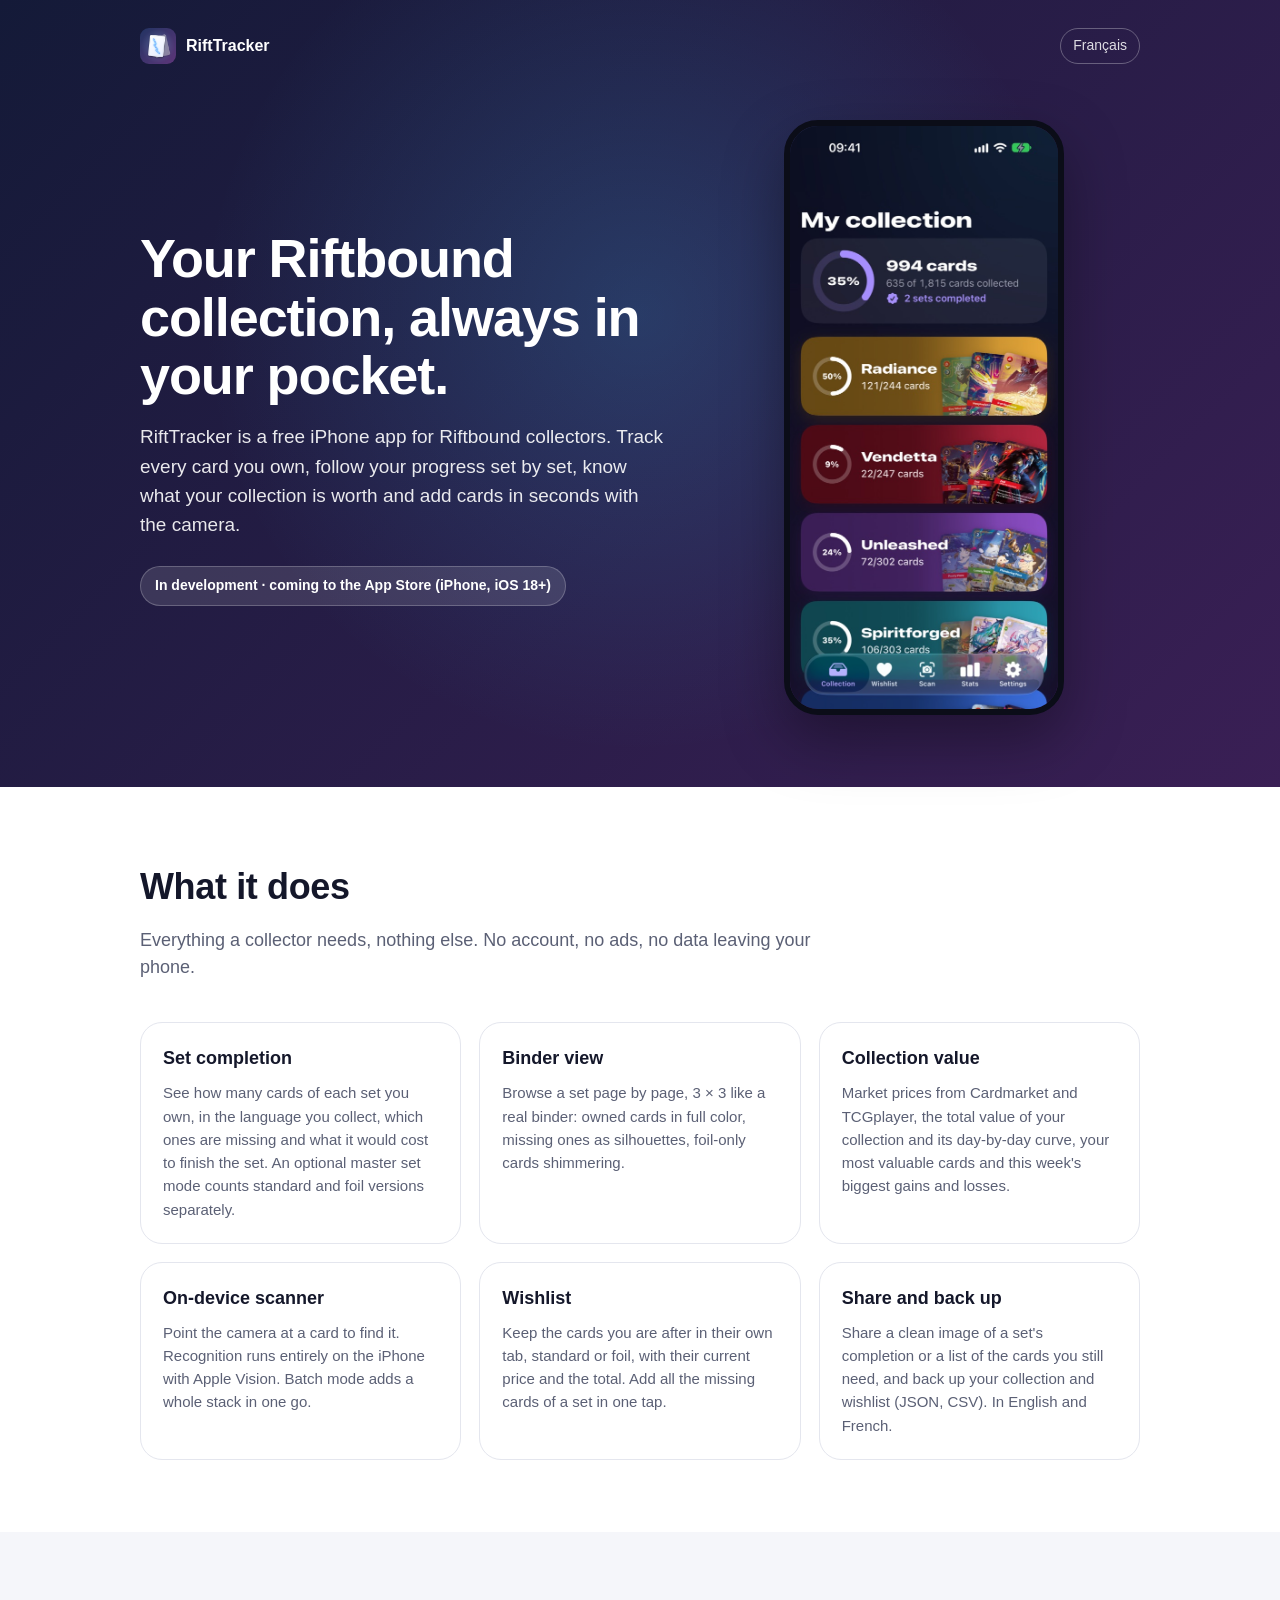
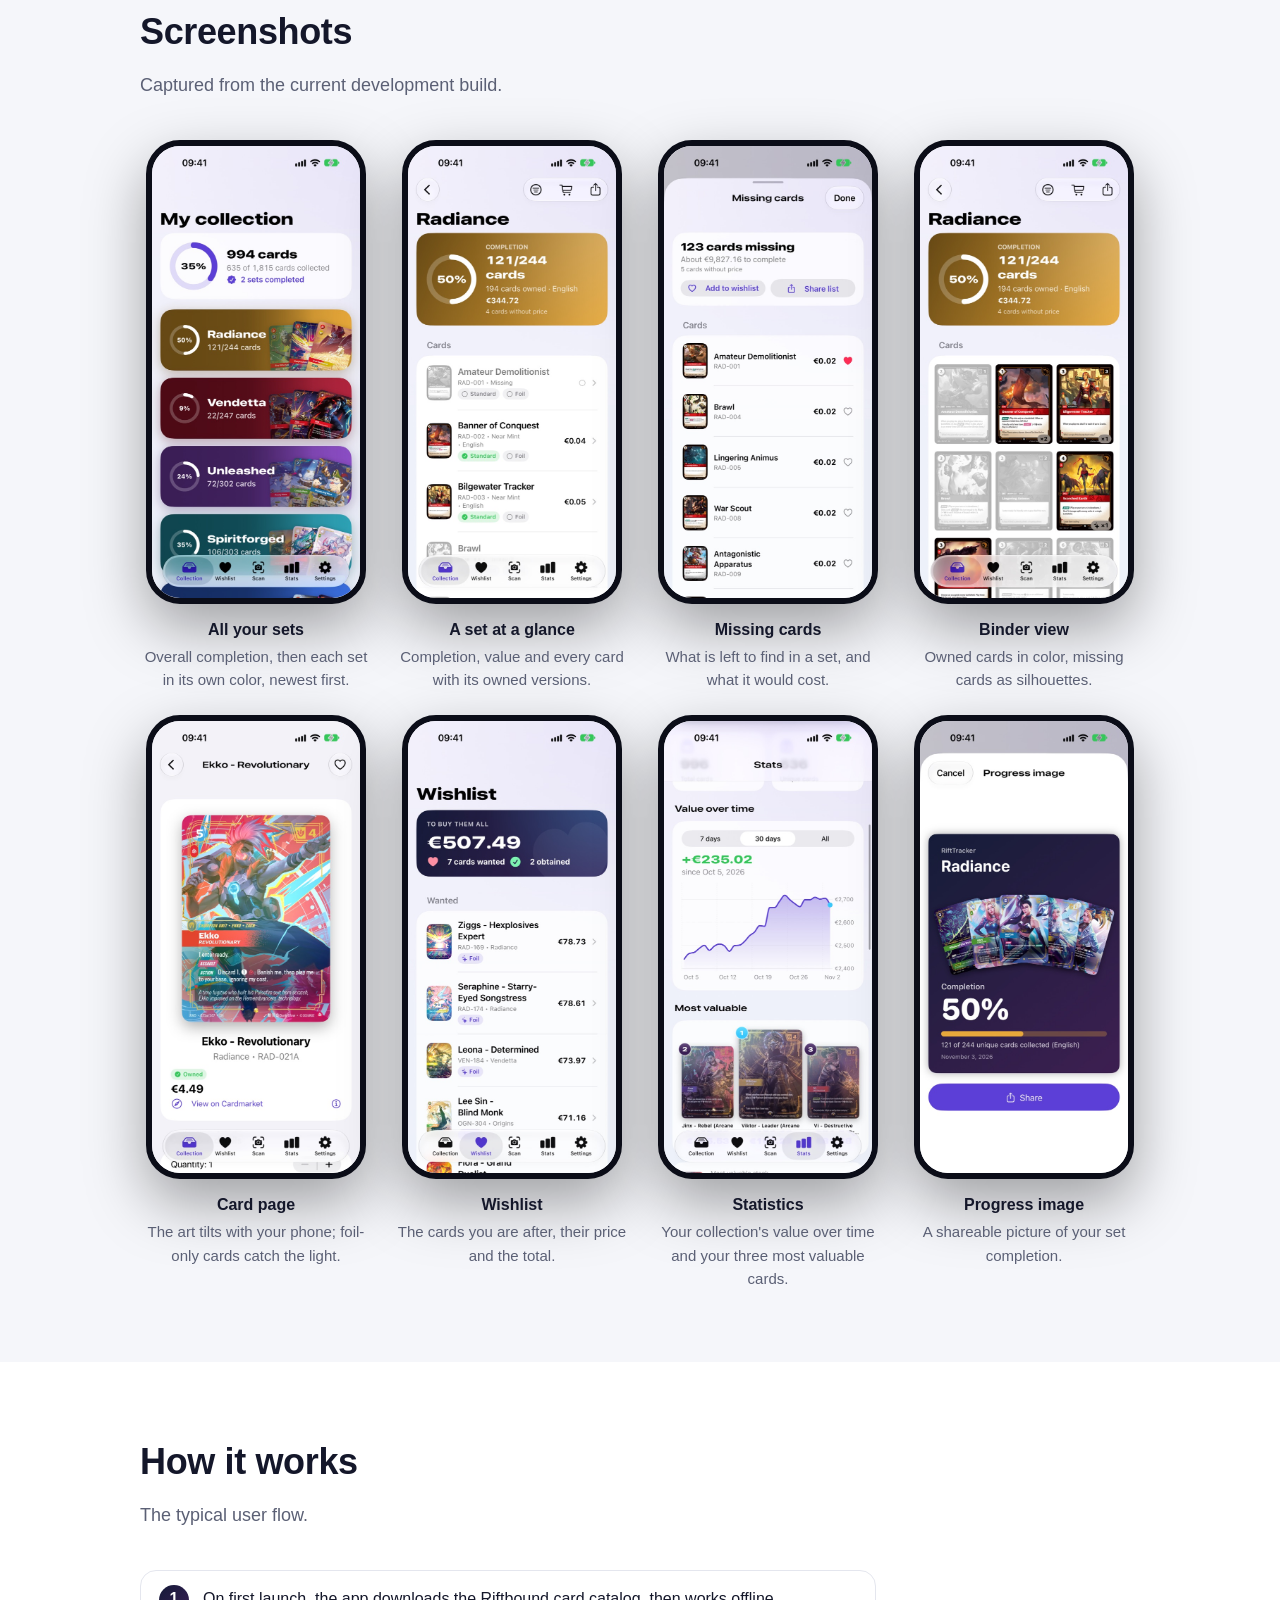
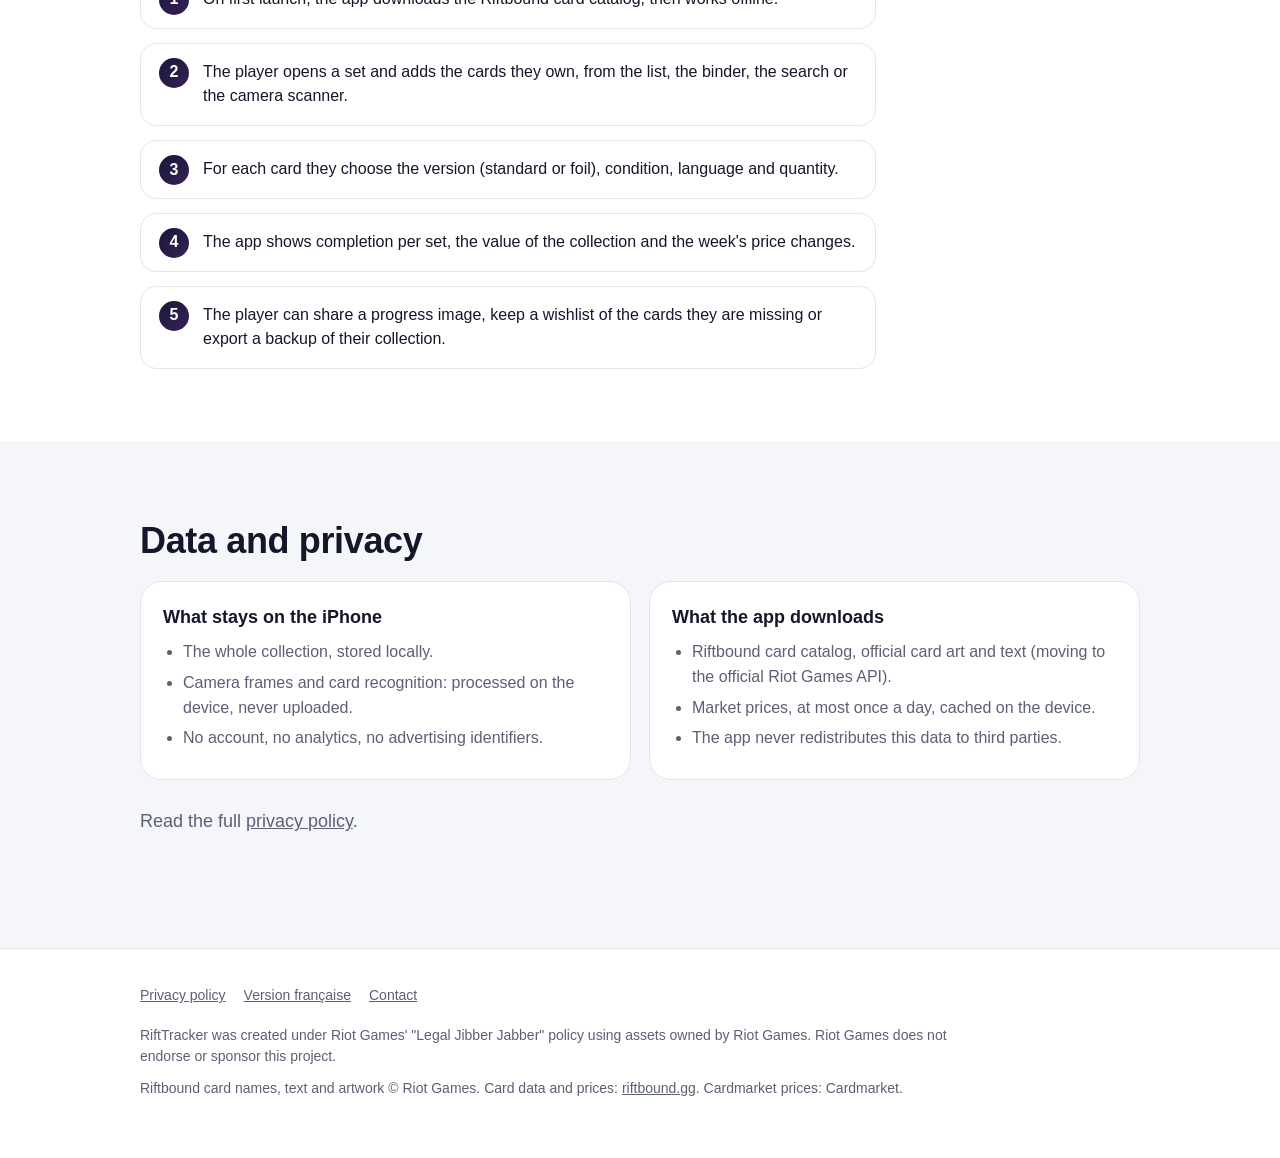
==== commit e5b83568: "Credit riftbound.gg for card data and prices" ====
--- a/index.html
+++ b/index.html
@@ -152,7 +152,7 @@
                 <a href="https://github.com/eeverywhereedv/rifttracker-site/issues">Contact</a>
             </div>
             <p>RiftTracker was created under Riot Games' "Legal Jibber Jabber" policy using assets owned by Riot Games. Riot Games does not endorse or sponsor this project.</p>
-            <p>Riftbound card names, text and artwork © Riot Games. Price data: Cardmarket, TCGplayer (via dotGG).</p>
+            <p>Riftbound card names, text and artwork © Riot Games. Card data and prices: <a href="https://riftbound.gg">riftbound.gg</a>. Cardmarket prices: Cardmarket.</p>
         </div>
     </footer>
 </body>
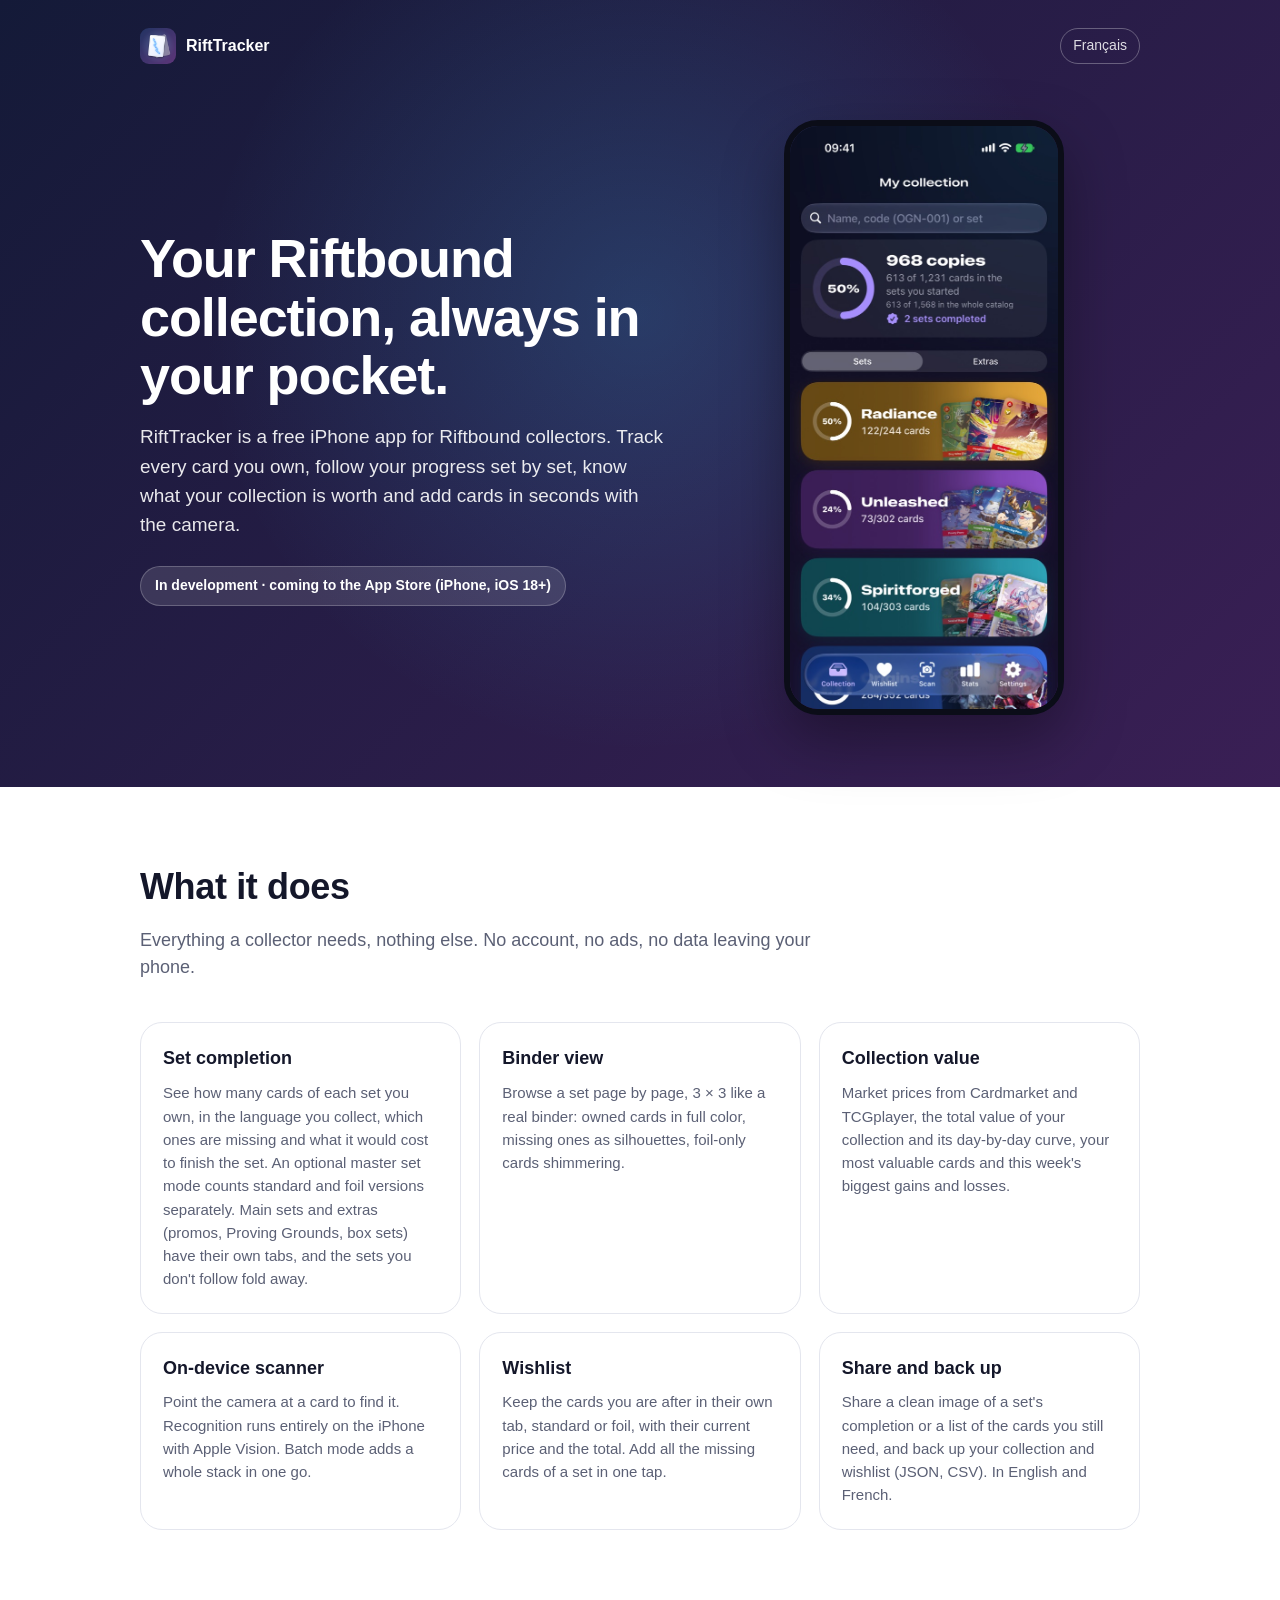
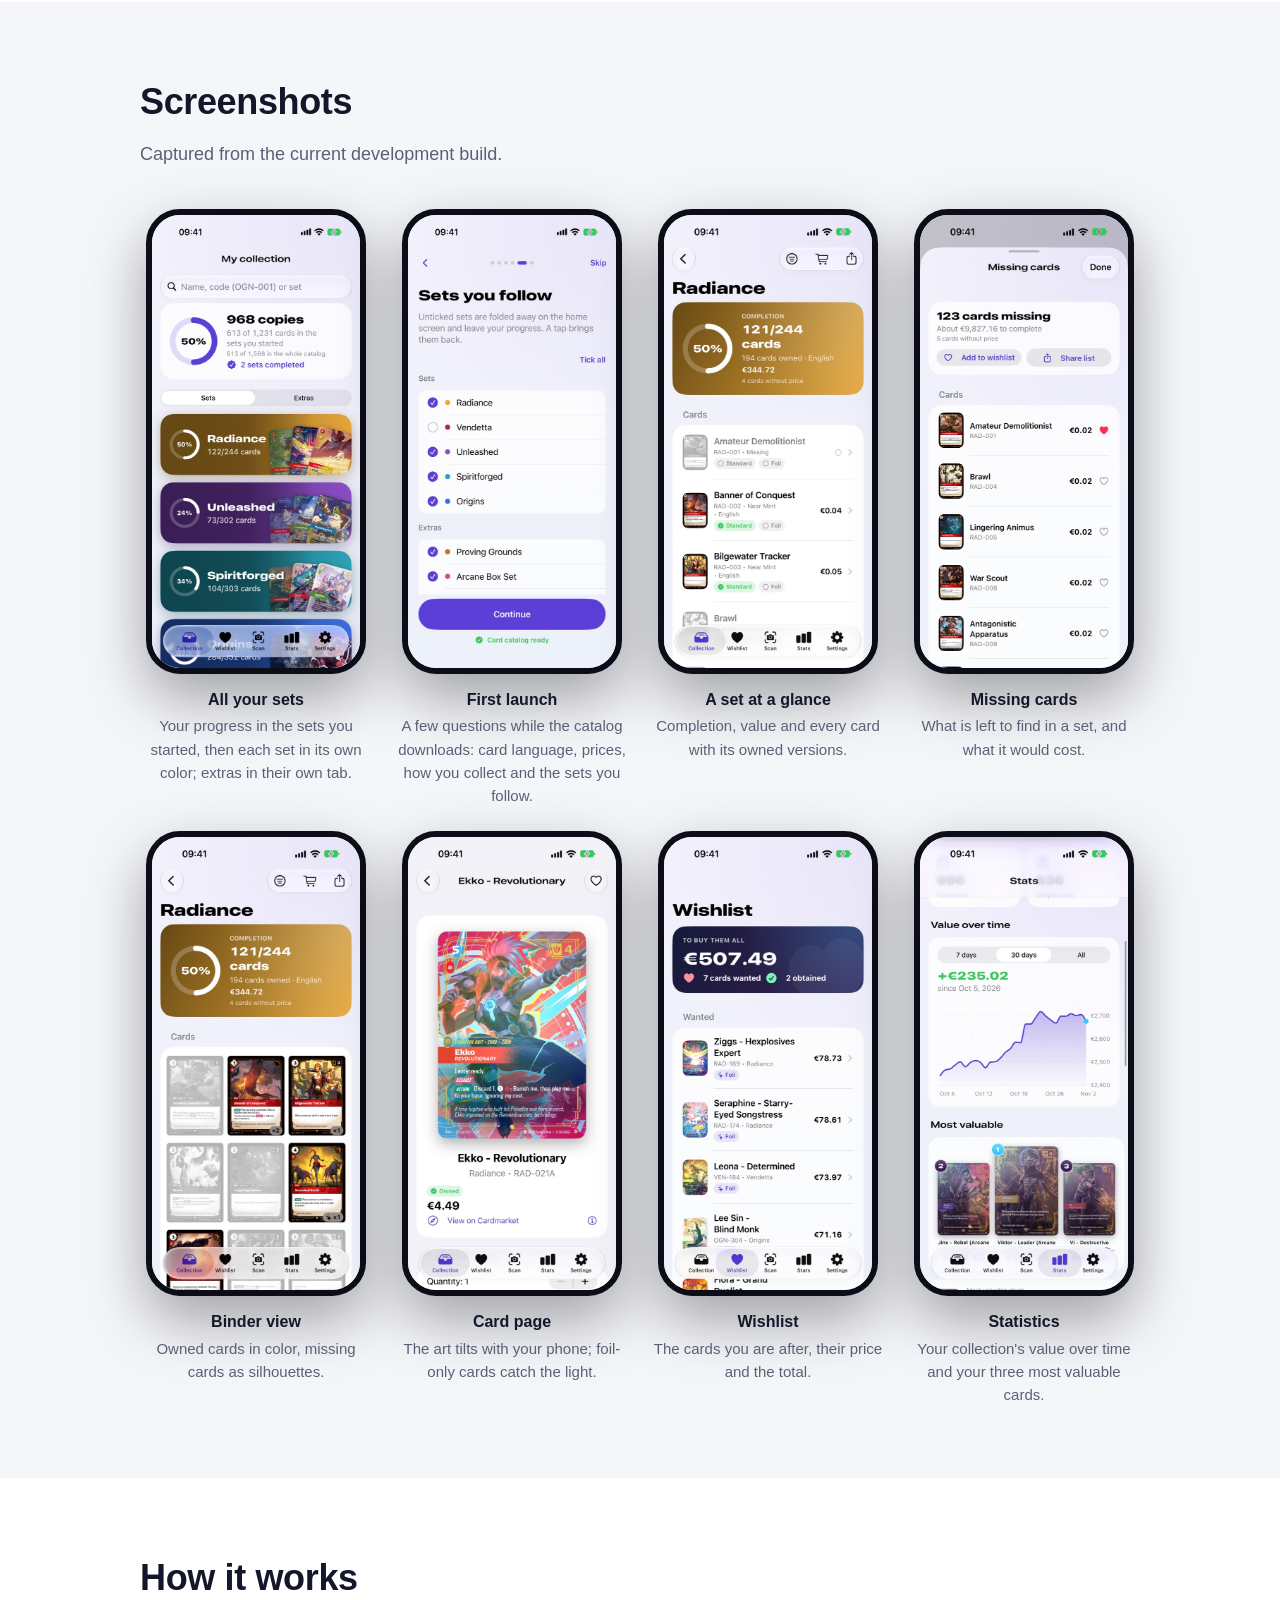
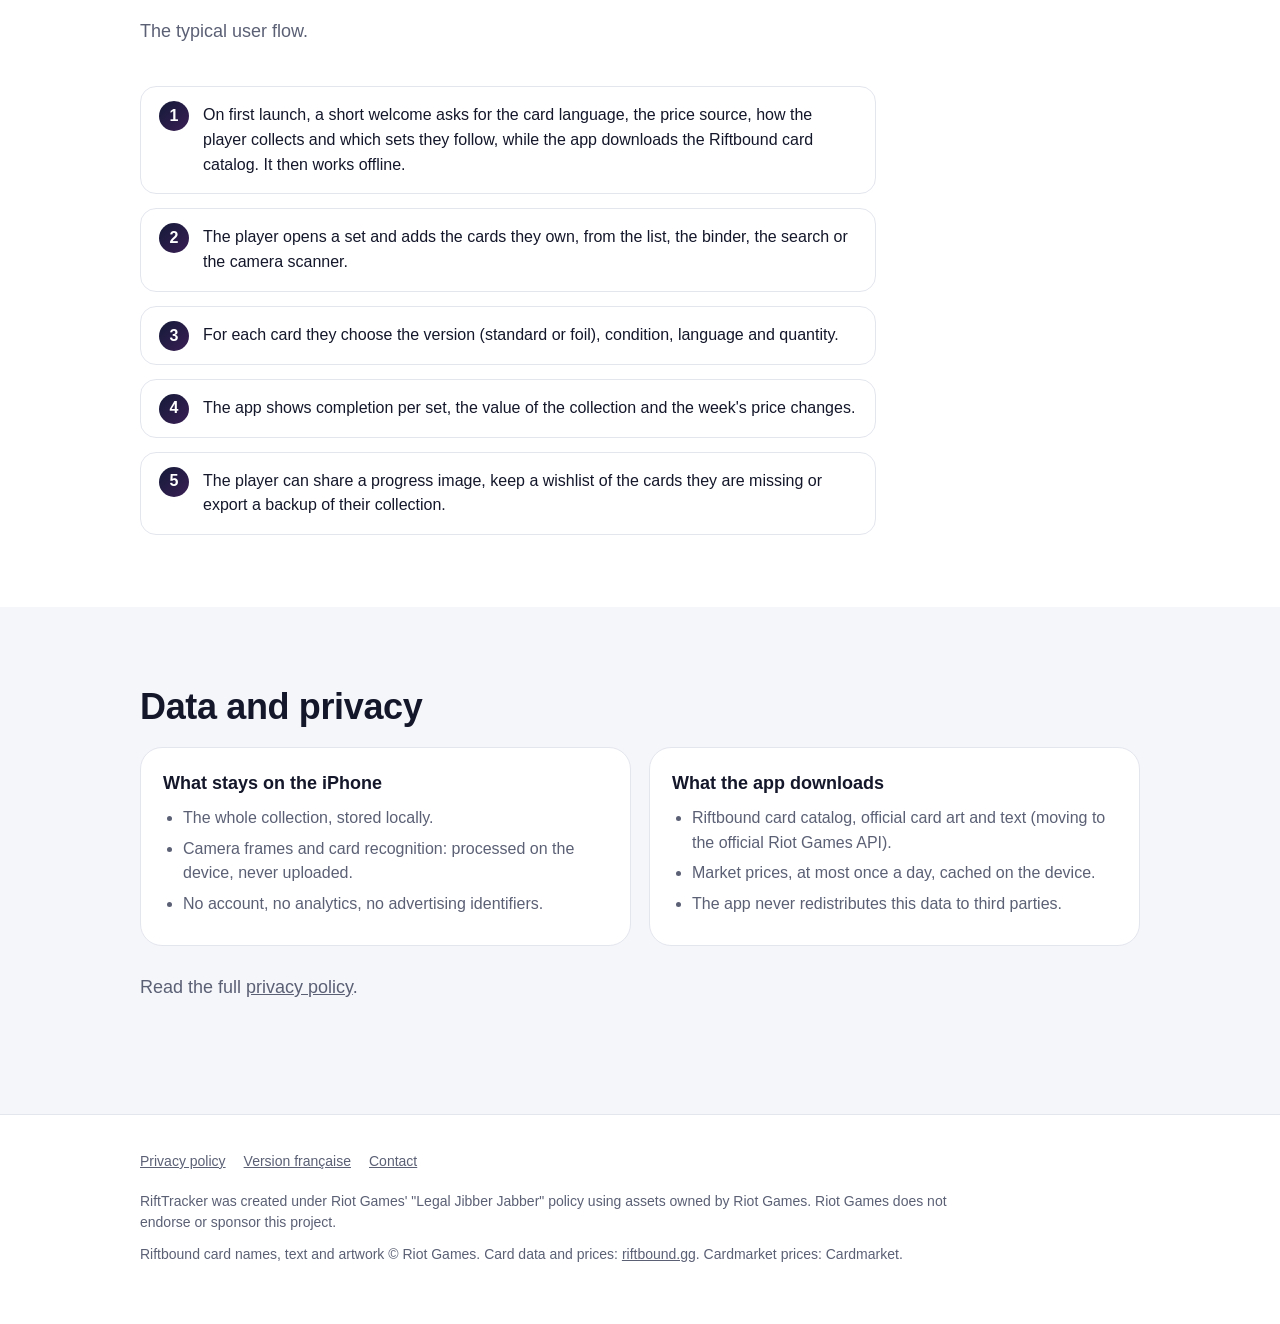
==== commit 6643597f: "Sets and Extras tabs, followed sets, first-launch welcome; privacy policy update" ====
--- a/index.html
+++ b/index.html
@@ -23,7 +23,7 @@
                     <span class="status">In development · coming to the App Store (iPhone, iOS 18+)</span>
                 </div>
                 <div class="hero-shot">
-                    <img class="phone" src="images/home-dark.jpg" alt="RiftTracker home screen in dark mode: overall completion ring and a colored tile for each Riftbound set">
+                    <img class="phone" src="images/home-dark.jpg" alt="RiftTracker home screen in dark mode: completion ring of the sets you started, Sets and Extras tabs and a colored tile for each Riftbound set">
                 </div>
             </div>
         </div>
@@ -37,7 +37,7 @@
                 <div class="features">
                     <div class="feature">
                         <h3>Set completion</h3>
-                        <p>See how many cards of each set you own, in the language you collect, which ones are missing and what it would cost to finish the set. An optional master set mode counts standard and foil versions separately.</p>
+                        <p>See how many cards of each set you own, in the language you collect, which ones are missing and what it would cost to finish the set. An optional master set mode counts standard and foil versions separately. Main sets and extras (promos, Proving Grounds, box sets) have their own tabs, and the sets you don't follow fold away.</p>
                     </div>
                     <div class="feature">
                         <h3>Binder view</h3>
@@ -69,8 +69,12 @@
                 <p class="section-lead">Captured from the current development build.</p>
                 <div class="gallery">
                     <figure>
-                        <img class="phone" src="images/collection.jpg" alt="Collection screen with the overall completion ring and a tile for each set" loading="lazy">
-                        <figcaption><strong>All your sets</strong>Overall completion, then each set in its own color, newest first.</figcaption>
+                        <img class="phone" src="images/collection.jpg" alt="Collection screen with the completion ring of the sets you started, Sets and Extras tabs and a tile for each set" loading="lazy">
+                        <figcaption><strong>All your sets</strong>Your progress in the sets you started, then each set in its own color; extras in their own tab.</figcaption>
+                    </figure>
+                    <figure>
+                        <img class="phone" src="images/onboarding.jpg" alt="First launch screen listing the sets to follow, with a checkbox for each main set and extra" loading="lazy">
+                        <figcaption><strong>First launch</strong>A few questions while the catalog downloads: card language, prices, how you collect and the sets you follow.</figcaption>
                     </figure>
                     <figure>
                         <img class="phone" src="images/set.jpg" alt="Set detail with a colored header showing completion and value, then the card list" loading="lazy">
@@ -96,10 +100,6 @@
                         <img class="phone" src="images/stats.jpg" alt="Statistics with the collection value over the last 30 days and a podium of the three most valuable cards" loading="lazy">
                         <figcaption><strong>Statistics</strong>Your collection's value over time and your three most valuable cards.</figcaption>
                     </figure>
-                    <figure>
-                        <img class="phone" src="images/share.jpg" alt="Shareable progress image for a set" loading="lazy">
-                        <figcaption><strong>Progress image</strong>A shareable picture of your set completion.</figcaption>
-                    </figure>
                 </div>
             </div>
         </section>
@@ -109,7 +109,7 @@
                 <h2>How it works</h2>
                 <p class="section-lead">The typical user flow.</p>
                 <ol class="flow">
-                    <li>On first launch, the app downloads the Riftbound card catalog, then works offline.</li>
+                    <li>On first launch, a short welcome asks for the card language, the price source, how the player collects and which sets they follow, while the app downloads the Riftbound card catalog. It then works offline.</li>
                     <li>The player opens a set and adds the cards they own, from the list, the binder, the search or the camera scanner.</li>
                     <li>For each card they choose the version (standard or foil), condition, language and quantity.</li>
                     <li>The app shows completion per set, the value of the collection and the week's price changes.</li>
